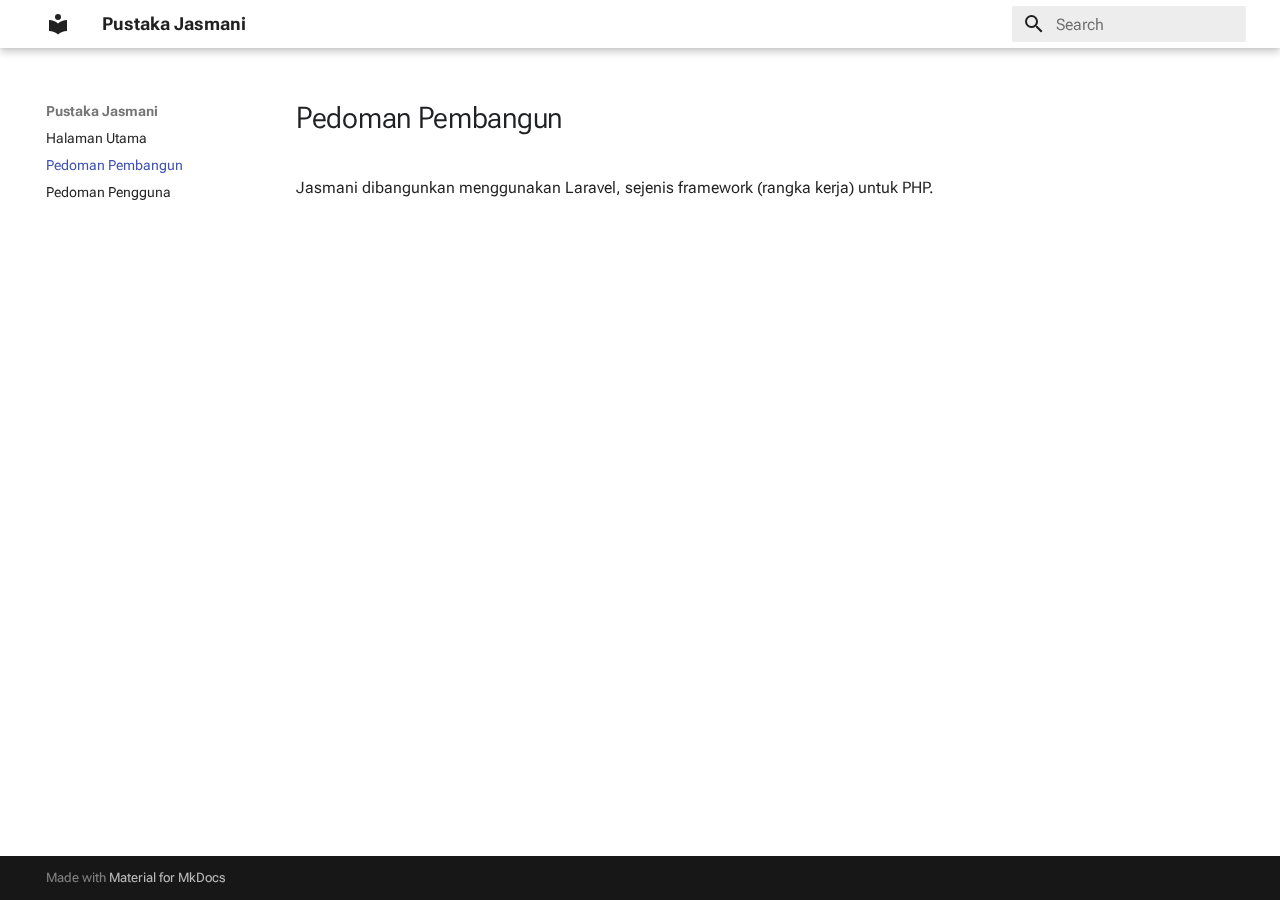
==== pembangun/index.html @ 259c1ffd "Deployed 2524600 with MkDocs version: 1.4.2" ====
<!doctype html>
<html lang="en" class="no-js">
  <head>
    
      <meta charset="utf-8">
      <meta name="viewport" content="width=device-width,initial-scale=1">
      
      
      
      
        <link rel="prev" href="..">
      
      
        <link rel="next" href="../pengguna/">
      
      <link rel="icon" href="../assets/images/favicon.png">
      <meta name="generator" content="mkdocs-1.4.2, mkdocs-material-9.0.14">
    
    
      
        <title>Pedoman Pembangun - Pustaka Jasmani</title>
      
    
    
      <link rel="stylesheet" href="../assets/stylesheets/main.113286f1.min.css">
      
        
        <link rel="stylesheet" href="../assets/stylesheets/palette.a0c5b2b5.min.css">
      
      

    
    
    
      
        
        
        <link rel="preconnect" href="https://fonts.gstatic.com" crossorigin>
        <link rel="stylesheet" href="https://fonts.googleapis.com/css?family=Roboto+Flex:300,300i,400,400i,700,700i%7CRoboto+Mono:400,400i,700,700i&display=fallback">
        <style>:root{--md-text-font:"Roboto Flex";--md-code-font:"Roboto Mono"}</style>
      
    
    
      <link rel="stylesheet" href="../stylesheets/extra.css">
    
    <script>__md_scope=new URL("..",location),__md_hash=e=>[...e].reduce((e,_)=>(e<<5)-e+_.charCodeAt(0),0),__md_get=(e,_=localStorage,t=__md_scope)=>JSON.parse(_.getItem(t.pathname+"."+e)),__md_set=(e,_,t=localStorage,a=__md_scope)=>{try{t.setItem(a.pathname+"."+e,JSON.stringify(_))}catch(e){}}</script>
    
      

    
    
    
  </head>
  
  
    
    
    
    
    
    <body dir="ltr" data-md-color-scheme="default" data-md-color-primary="white" data-md-color-accent="">
  
    
    
    <input class="md-toggle" data-md-toggle="drawer" type="checkbox" id="__drawer" autocomplete="off">
    <input class="md-toggle" data-md-toggle="search" type="checkbox" id="__search" autocomplete="off">
    <label class="md-overlay" for="__drawer"></label>
    <div data-md-component="skip">
      
        
        <a href="#pedoman-pembangun" class="md-skip">
          Skip to content
        </a>
      
    </div>
    <div data-md-component="announce">
      
    </div>
    
    
      

<header class="md-header" data-md-component="header">
  <nav class="md-header__inner md-grid" aria-label="Header">
    <a href=".." title="Pustaka Jasmani" class="md-header__button md-logo" aria-label="Pustaka Jasmani" data-md-component="logo">
      
  
  <svg xmlns="http://www.w3.org/2000/svg" viewBox="0 0 24 24"><path d="M12 8a3 3 0 0 0 3-3 3 3 0 0 0-3-3 3 3 0 0 0-3 3 3 3 0 0 0 3 3m0 3.54C9.64 9.35 6.5 8 3 8v11c3.5 0 6.64 1.35 9 3.54 2.36-2.19 5.5-3.54 9-3.54V8c-3.5 0-6.64 1.35-9 3.54Z"/></svg>

    </a>
    <label class="md-header__button md-icon" for="__drawer">
      <svg xmlns="http://www.w3.org/2000/svg" viewBox="0 0 24 24"><path d="M3 6h18v2H3V6m0 5h18v2H3v-2m0 5h18v2H3v-2Z"/></svg>
    </label>
    <div class="md-header__title" data-md-component="header-title">
      <div class="md-header__ellipsis">
        <div class="md-header__topic">
          <span class="md-ellipsis">
            Pustaka Jasmani
          </span>
        </div>
        <div class="md-header__topic" data-md-component="header-topic">
          <span class="md-ellipsis">
            
              Pedoman Pembangun
            
          </span>
        </div>
      </div>
    </div>
    
    
    
      <label class="md-header__button md-icon" for="__search">
        <svg xmlns="http://www.w3.org/2000/svg" viewBox="0 0 24 24"><path d="M9.5 3A6.5 6.5 0 0 1 16 9.5c0 1.61-.59 3.09-1.56 4.23l.27.27h.79l5 5-1.5 1.5-5-5v-.79l-.27-.27A6.516 6.516 0 0 1 9.5 16 6.5 6.5 0 0 1 3 9.5 6.5 6.5 0 0 1 9.5 3m0 2C7 5 5 7 5 9.5S7 14 9.5 14 14 12 14 9.5 12 5 9.5 5Z"/></svg>
      </label>
      <div class="md-search" data-md-component="search" role="dialog">
  <label class="md-search__overlay" for="__search"></label>
  <div class="md-search__inner" role="search">
    <form class="md-search__form" name="search">
      <input type="text" class="md-search__input" name="query" aria-label="Search" placeholder="Search" autocapitalize="off" autocorrect="off" autocomplete="off" spellcheck="false" data-md-component="search-query" required>
      <label class="md-search__icon md-icon" for="__search">
        <svg xmlns="http://www.w3.org/2000/svg" viewBox="0 0 24 24"><path d="M9.5 3A6.5 6.5 0 0 1 16 9.5c0 1.61-.59 3.09-1.56 4.23l.27.27h.79l5 5-1.5 1.5-5-5v-.79l-.27-.27A6.516 6.516 0 0 1 9.5 16 6.5 6.5 0 0 1 3 9.5 6.5 6.5 0 0 1 9.5 3m0 2C7 5 5 7 5 9.5S7 14 9.5 14 14 12 14 9.5 12 5 9.5 5Z"/></svg>
        <svg xmlns="http://www.w3.org/2000/svg" viewBox="0 0 24 24"><path d="M20 11v2H8l5.5 5.5-1.42 1.42L4.16 12l7.92-7.92L13.5 5.5 8 11h12Z"/></svg>
      </label>
      <nav class="md-search__options" aria-label="Search">
        
        <button type="reset" class="md-search__icon md-icon" title="Clear" aria-label="Clear" tabindex="-1">
          <svg xmlns="http://www.w3.org/2000/svg" viewBox="0 0 24 24"><path d="M19 6.41 17.59 5 12 10.59 6.41 5 5 6.41 10.59 12 5 17.59 6.41 19 12 13.41 17.59 19 19 17.59 13.41 12 19 6.41Z"/></svg>
        </button>
      </nav>
      
    </form>
    <div class="md-search__output">
      <div class="md-search__scrollwrap" data-md-scrollfix>
        <div class="md-search-result" data-md-component="search-result">
          <div class="md-search-result__meta">
            Initializing search
          </div>
          <ol class="md-search-result__list" role="presentation"></ol>
        </div>
      </div>
    </div>
  </div>
</div>
    
    
  </nav>
  
</header>
    
    <div class="md-container" data-md-component="container">
      
      
        
          
        
      
      <main class="md-main" data-md-component="main">
        <div class="md-main__inner md-grid">
          
            
              
              <div class="md-sidebar md-sidebar--primary" data-md-component="sidebar" data-md-type="navigation" >
                <div class="md-sidebar__scrollwrap">
                  <div class="md-sidebar__inner">
                    


<nav class="md-nav md-nav--primary" aria-label="Navigation" data-md-level="0">
  <label class="md-nav__title" for="__drawer">
    <a href=".." title="Pustaka Jasmani" class="md-nav__button md-logo" aria-label="Pustaka Jasmani" data-md-component="logo">
      
  
  <svg xmlns="http://www.w3.org/2000/svg" viewBox="0 0 24 24"><path d="M12 8a3 3 0 0 0 3-3 3 3 0 0 0-3-3 3 3 0 0 0-3 3 3 3 0 0 0 3 3m0 3.54C9.64 9.35 6.5 8 3 8v11c3.5 0 6.64 1.35 9 3.54 2.36-2.19 5.5-3.54 9-3.54V8c-3.5 0-6.64 1.35-9 3.54Z"/></svg>

    </a>
    Pustaka Jasmani
  </label>
  
  <ul class="md-nav__list" data-md-scrollfix>
    
      
      
      

  
  
  
    <li class="md-nav__item">
      <a href=".." class="md-nav__link">
        Halaman Utama
      </a>
    </li>
  

    
      
      
      

  
  
    
  
  
    <li class="md-nav__item md-nav__item--active">
      
      <input class="md-nav__toggle md-toggle" type="checkbox" id="__toc">
      
      
        
      
      
      <a href="./" class="md-nav__link md-nav__link--active">
        Pedoman Pembangun
      </a>
      
    </li>
  

    
      
      
      

  
  
  
    <li class="md-nav__item">
      <a href="../pengguna/" class="md-nav__link">
        Pedoman Pengguna
      </a>
    </li>
  

    
  </ul>
</nav>
                  </div>
                </div>
              </div>
            
            
              
              <div class="md-sidebar md-sidebar--secondary" data-md-component="sidebar" data-md-type="toc" >
                <div class="md-sidebar__scrollwrap">
                  <div class="md-sidebar__inner">
                    

<nav class="md-nav md-nav--secondary" aria-label="Table of contents">
  
  
  
    
  
  
</nav>
                  </div>
                </div>
              </div>
            
          
          
            <div class="md-content" data-md-component="content">
              <article class="md-content__inner md-typeset">
                
                  


<h1 id="pedoman-pembangun">Pedoman Pembangun</h1>
<p>Jasmani dibangunkan menggunakan Laravel, sejenis framework (rangka kerja) untuk PHP.</p>





                
              </article>
            </div>
          
          
        </div>
        
      </main>
      
        <footer class="md-footer">
  
  <div class="md-footer-meta md-typeset">
    <div class="md-footer-meta__inner md-grid">
      <div class="md-copyright">
  
  
    Made with
    <a href="https://squidfunk.github.io/mkdocs-material/" target="_blank" rel="noopener">
      Material for MkDocs
    </a>
  
</div>
      
    </div>
  </div>
</footer>
      
    </div>
    <div class="md-dialog" data-md-component="dialog">
      <div class="md-dialog__inner md-typeset"></div>
    </div>
    
    <script id="__config" type="application/json">{"base": "..", "features": [], "search": "../assets/javascripts/workers/search.208ed371.min.js", "translations": {"clipboard.copied": "Copied to clipboard", "clipboard.copy": "Copy to clipboard", "search.result.more.one": "1 more on this page", "search.result.more.other": "# more on this page", "search.result.none": "No matching documents", "search.result.one": "1 matching document", "search.result.other": "# matching documents", "search.result.placeholder": "Type to start searching", "search.result.term.missing": "Missing", "select.version": "Select version"}}</script>
    
    
      <script src="../assets/javascripts/bundle.2a6f1dda.min.js"></script>
      
    
  </body>
</html>
---- assets/stylesheets/main.113286f1.min.css ----
@charset "UTF-8";html{-webkit-text-size-adjust:none;-moz-text-size-adjust:none;text-size-adjust:none;box-sizing:border-box}*,:after,:before{box-sizing:inherit}@media (prefers-reduced-motion){*,:after,:before{transition:none!important}}body{margin:0}a,button,input,label{-webkit-tap-highlight-color:transparent}a{color:inherit;text-decoration:none}hr{border:0;box-sizing:initial;display:block;height:.05rem;overflow:visible;padding:0}small{font-size:80%}sub,sup{line-height:1em}img{border-style:none}table{border-collapse:initial;border-spacing:0}td,th{font-weight:400;vertical-align:top}button{background:#0000;border:0;font-family:inherit;font-size:inherit;margin:0;padding:0}input{border:0;outline:none}:root{--md-primary-fg-color:#4051b5;--md-primary-fg-color--light:#5d6cc0;--md-primary-fg-color--dark:#303fa1;--md-primary-bg-color:#fff;--md-primary-bg-color--light:#ffffffb3;--md-accent-fg-color:#526cfe;--md-accent-fg-color--transparent:#526cfe1a;--md-accent-bg-color:#fff;--md-accent-bg-color--light:#ffffffb3}:root,[data-md-color-scheme=default]{--md-default-fg-color:#000000de;--md-default-fg-color--light:#0000008a;--md-default-fg-color--lighter:#00000052;--md-default-fg-color--lightest:#00000012;--md-default-bg-color:#fff;--md-default-bg-color--light:#ffffffb3;--md-default-bg-color--lighter:#ffffff4d;--md-default-bg-color--lightest:#ffffff1f;--md-code-fg-color:#36464e;--md-code-bg-color:#f5f5f5;--md-code-hl-color:#ffff0080;--md-code-hl-number-color:#d52a2a;--md-code-hl-special-color:#db1457;--md-code-hl-function-color:#a846b9;--md-code-hl-constant-color:#6e59d9;--md-code-hl-keyword-color:#3f6ec6;--md-code-hl-string-color:#1c7d4d;--md-code-hl-name-color:var(--md-code-fg-color);--md-code-hl-operator-color:var(--md-default-fg-color--light);--md-code-hl-punctuation-color:var(--md-default-fg-color--light);--md-code-hl-comment-color:var(--md-default-fg-color--light);--md-code-hl-generic-color:var(--md-default-fg-color--light);--md-code-hl-variable-color:var(--md-default-fg-color--light);--md-typeset-color:var(--md-default-fg-color);--md-typeset-a-color:var(--md-primary-fg-color);--md-typeset-mark-color:#ffff0080;--md-typeset-del-color:#f5503d26;--md-typeset-ins-color:#0bd57026;--md-typeset-kbd-color:#fafafa;--md-typeset-kbd-accent-color:#fff;--md-typeset-kbd-border-color:#b8b8b8;--md-typeset-table-color:#0000001f;--md-typeset-table-color--light:rgba(0,0,0,.035);--md-admonition-fg-color:var(--md-default-fg-color);--md-admonition-bg-color:var(--md-default-bg-color);--md-warning-fg-color:#000000de;--md-warning-bg-color:#ff9;--md-footer-fg-color:#fff;--md-footer-fg-color--light:#ffffffb3;--md-footer-fg-color--lighter:#ffffff73;--md-footer-bg-color:#000000de;--md-footer-bg-color--dark:#00000052;--md-shadow-z1:0 0.2rem 0.5rem #0000000d,0 0 0.05rem #0000001a;--md-shadow-z2:0 0.2rem 0.5rem #0000001a,0 0 0.05rem #00000040;--md-shadow-z3:0 0.2rem 0.5rem #0003,0 0 0.05rem #00000059}.md-icon svg{fill:currentcolor;display:block;height:1.2rem;width:1.2rem}body{-webkit-font-smoothing:antialiased;-moz-osx-font-smoothing:grayscale;--md-text-font-family:var(--md-text-font,_),-apple-system,BlinkMacSystemFont,Helvetica,Arial,sans-serif;--md-code-font-family:var(--md-code-font,_),SFMono-Regular,Consolas,Menlo,monospace}aside,body,input{font-feature-settings:"kern","liga";color:var(--md-typeset-color);font-family:var(--md-text-font-family)}code,kbd,pre{font-feature-settings:"kern";font-family:var(--md-code-font-family)}:root{--md-typeset-table-sort-icon:url('data:image/svg+xml;charset=utf-8,<svg xmlns="http://www.w3.org/2000/svg" viewBox="0 0 24 24"><path d="m18 21-4-4h3V7h-3l4-4 4 4h-3v10h3M2 19v-2h10v2M2 13v-2h7v2M2 7V5h4v2H2Z"/></svg>');--md-typeset-table-sort-icon--asc:url('data:image/svg+xml;charset=utf-8,<svg xmlns="http://www.w3.org/2000/svg" viewBox="0 0 24 24"><path d="M19 17h3l-4 4-4-4h3V3h2M2 17h10v2H2M6 5v2H2V5m0 6h7v2H2v-2Z"/></svg>');--md-typeset-table-sort-icon--desc:url('data:image/svg+xml;charset=utf-8,<svg xmlns="http://www.w3.org/2000/svg" viewBox="0 0 24 24"><path d="M19 7h3l-4-4-4 4h3v14h2M2 17h10v2H2M6 5v2H2V5m0 6h7v2H2v-2Z"/></svg>')}.md-typeset{-webkit-print-color-adjust:exact;color-adjust:exact;font-size:.8rem;line-height:1.6}@media print{.md-typeset{font-size:.68rem}}.md-typeset blockquote,.md-typeset dl,.md-typeset figure,.md-typeset ol,.md-typeset pre,.md-typeset ul{margin-bottom:1em;margin-top:1em}.md-typeset h1{color:var(--md-default-fg-color--light);font-size:2em;line-height:1.3;margin:0 0 1.25em}.md-typeset h1,.md-typeset h2{font-weight:300;letter-spacing:-.01em}.md-typeset h2{font-size:1.5625em;line-height:1.4;margin:1.6em 0 .64em}.md-typeset h3{font-size:1.25em;font-weight:400;letter-spacing:-.01em;line-height:1.5;margin:1.6em 0 .8em}.md-typeset h2+h3{margin-top:.8em}.md-typeset h4{font-weight:700;letter-spacing:-.01em;margin:1em 0}.md-typeset h5,.md-typeset h6{color:var(--md-default-fg-color--light);font-size:.8em;font-weight:700;letter-spacing:-.01em;margin:1.25em 0}.md-typeset h5{text-transform:uppercase}.md-typeset hr{border-bottom:.05rem solid var(--md-default-fg-color--lightest);display:flow-root;margin:1.5em 0}.md-typeset a{color:var(--md-typeset-a-color);word-break:break-word}.md-typeset a,.md-typeset a:before{transition:color 125ms}.md-typeset a:focus,.md-typeset a:hover{color:var(--md-accent-fg-color)}.md-typeset a:focus code,.md-typeset a:hover code{background-color:var(--md-accent-fg-color--transparent)}.md-typeset a code{color:currentcolor;transition:background-color 125ms}.md-typeset a.focus-visible{outline-color:var(--md-accent-fg-color);outline-offset:.2rem}.md-typeset code,.md-typeset kbd,.md-typeset pre{color:var(--md-code-fg-color);direction:ltr;font-variant-ligatures:none}@media print{.md-typeset code,.md-typeset kbd,.md-typeset pre{white-space:pre-wrap}}.md-typeset code{background-color:var(--md-code-bg-color);border-radius:.1rem;-webkit-box-decoration-break:clone;box-decoration-break:clone;font-size:.85em;padding:0 .2941176471em;word-break:break-word}.md-typeset code:not(.focus-visible){-webkit-tap-highlight-color:transparent;outline:none}.md-typeset pre{display:flow-root;line-height:1.4;position:relative}.md-typeset pre>code{-webkit-box-decoration-break:slice;box-decoration-break:slice;box-shadow:none;display:block;margin:0;outline-color:var(--md-accent-fg-color);overflow:auto;padding:.7720588235em 1.1764705882em;scrollbar-color:var(--md-default-fg-color--lighter) #0000;scrollbar-width:thin;touch-action:auto;word-break:normal}.md-typeset pre>code:hover{scrollbar-color:var(--md-accent-fg-color) #0000}.md-typeset pre>code::-webkit-scrollbar{height:.2rem;width:.2rem}.md-typeset pre>code::-webkit-scrollbar-thumb{background-color:var(--md-default-fg-color--lighter)}.md-typeset pre>code::-webkit-scrollbar-thumb:hover{background-color:var(--md-accent-fg-color)}.md-typeset kbd{background-color:var(--md-typeset-kbd-color);border-radius:.1rem;box-shadow:0 .1rem 0 .05rem var(--md-typeset-kbd-border-color),0 .1rem 0 var(--md-typeset-kbd-border-color),0 -.1rem .2rem var(--md-typeset-kbd-accent-color) inset;color:var(--md-default-fg-color);display:inline-block;font-size:.75em;padding:0 .6666666667em;vertical-align:text-top;word-break:break-word}.md-typeset mark{background-color:var(--md-typeset-mark-color);-webkit-box-decoration-break:clone;box-decoration-break:clone;color:inherit;word-break:break-word}.md-typeset abbr{border-bottom:.05rem dotted var(--md-default-fg-color--light);cursor:help;text-decoration:none}@media (hover:none){.md-typeset abbr[title]:focus:after,.md-typeset abbr[title]:hover:after{background-color:var(--md-default-fg-color);border-radius:.1rem;box-shadow:var(--md-shadow-z3);color:var(--md-default-bg-color);content:attr(title);font-size:.7rem;left:.8rem;margin-top:2em;padding:.2rem .3rem;position:absolute;right:.8rem}}.md-typeset small{opacity:.75}[dir=ltr] .md-typeset sub,[dir=ltr] .md-typeset sup{margin-left:.078125em}[dir=rtl] .md-typeset sub,[dir=rtl] .md-typeset sup{margin-right:.078125em}[dir=ltr] .md-typeset blockquote{padding-left:.6rem}[dir=rtl] .md-typeset blockquote{padding-right:.6rem}[dir=ltr] .md-typeset blockquote{border-left:.2rem solid var(--md-default-fg-color--lighter)}[dir=rtl] .md-typeset blockquote{border-right:.2rem solid var(--md-default-fg-color--lighter)}.md-typeset blockquote{color:var(--md-default-fg-color--light);margin-left:0;margin-right:0}.md-typeset ul{list-style-type:disc}[dir=ltr] .md-typeset ol,[dir=ltr] .md-typeset ul{margin-left:.625em}[dir=rtl] .md-typeset ol,[dir=rtl] .md-typeset ul{margin-right:.625em}.md-typeset ol,.md-typeset ul{padding:0}.md-typeset ol:not([hidden]),.md-typeset ul:not([hidden]){display:flow-root}.md-typeset ol ol,.md-typeset ul ol{list-style-type:lower-alpha}.md-typeset ol ol ol,.md-typeset ul ol ol{list-style-type:lower-roman}[dir=ltr] .md-typeset ol li,[dir=ltr] .md-typeset ul li{margin-left:1.25em}[dir=rtl] .md-typeset ol li,[dir=rtl] .md-typeset ul li{margin-right:1.25em}.md-typeset ol li,.md-typeset ul li{margin-bottom:.5em}.md-typeset ol li blockquote,.md-typeset ol li p,.md-typeset ul li blockquote,.md-typeset ul li p{margin:.5em 0}.md-typeset ol li:last-child,.md-typeset ul li:last-child{margin-bottom:0}[dir=ltr] .md-typeset ol li ol,[dir=ltr] .md-typeset ol li ul,[dir=ltr] .md-typeset ul li ol,[dir=ltr] .md-typeset ul li ul{margin-left:.625em}[dir=rtl] .md-typeset ol li ol,[dir=rtl] .md-typeset ol li ul,[dir=rtl] .md-typeset ul li ol,[dir=rtl] .md-typeset ul li ul{margin-right:.625em}.md-typeset ol li ol,.md-typeset ol li ul,.md-typeset ul li ol,.md-typeset ul li ul{margin-bottom:.5em;margin-top:.5em}[dir=ltr] .md-typeset dd{margin-left:1.875em}[dir=rtl] .md-typeset dd{margin-right:1.875em}.md-typeset dd{margin-bottom:1.5em;margin-top:1em}.md-typeset img,.md-typeset svg,.md-typeset video{height:auto;max-width:100%}.md-typeset img[align=left]{margin:1em 1em 1em 0}.md-typeset img[align=right]{margin:1em 0 1em 1em}.md-typeset img[align]:only-child{margin-top:0}.md-typeset img[src$="#gh-dark-mode-only"],.md-typeset img[src$="#only-dark"]{display:none}.md-typeset figure{display:flow-root;margin:1em auto;max-width:100%;text-align:center;width:-webkit-fit-content;width:-moz-fit-content;width:fit-content}.md-typeset figure img{display:block}.md-typeset figcaption{font-style:italic;margin:1em auto;max-width:24rem}.md-typeset iframe{max-width:100%}.md-typeset table:not([class]){background-color:var(--md-default-bg-color);border:.05rem solid var(--md-typeset-table-color);border-radius:.1rem;display:inline-block;font-size:.64rem;max-width:100%;overflow:auto;touch-action:auto}@media print{.md-typeset table:not([class]){display:table}}.md-typeset table:not([class])+*{margin-top:1.5em}.md-typeset table:not([class]) td>:first-child,.md-typeset table:not([class]) th>:first-child{margin-top:0}.md-typeset table:not([class]) td>:last-child,.md-typeset table:not([class]) th>:last-child{margin-bottom:0}.md-typeset table:not([class]) td:not([align]),.md-typeset table:not([class]) th:not([align]){text-align:left}[dir=rtl] .md-typeset table:not([class]) td:not([align]),[dir=rtl] .md-typeset table:not([class]) th:not([align]){text-align:right}.md-typeset table:not([class]) th{font-weight:700;min-width:5rem;padding:.9375em 1.25em;vertical-align:top}.md-typeset table:not([class]) td{border-top:.05rem solid var(--md-typeset-table-color);padding:.9375em 1.25em;vertical-align:top}.md-typeset table:not([class]) tbody tr{transition:background-color 125ms}.md-typeset table:not([class]) tbody tr:hover{background-color:var(--md-typeset-table-color--light);box-shadow:0 .05rem 0 var(--md-default-bg-color) inset}.md-typeset table:not([class]) a{word-break:normal}.md-typeset table th[role=columnheader]{cursor:pointer}[dir=ltr] .md-typeset table th[role=columnheader]:after{margin-left:.5em}[dir=rtl] .md-typeset table th[role=columnheader]:after{margin-right:.5em}.md-typeset table th[role=columnheader]:after{content:"";display:inline-block;height:1.2em;-webkit-mask-image:var(--md-typeset-table-sort-icon);mask-image:var(--md-typeset-table-sort-icon);-webkit-mask-repeat:no-repeat;mask-repeat:no-repeat;-webkit-mask-size:contain;mask-size:contain;transition:background-color 125ms;vertical-align:text-bottom;width:1.2em}.md-typeset table th[role=columnheader]:hover:after{background-color:var(--md-default-fg-color--lighter)}.md-typeset table th[role=columnheader][aria-sort=ascending]:after{background-color:var(--md-default-fg-color--light);-webkit-mask-image:var(--md-typeset-table-sort-icon--asc);mask-image:var(--md-typeset-table-sort-icon--asc)}.md-typeset table th[role=columnheader][aria-sort=descending]:after{background-color:var(--md-default-fg-color--light);-webkit-mask-image:var(--md-typeset-table-sort-icon--desc);mask-image:var(--md-typeset-table-sort-icon--desc)}.md-typeset__scrollwrap{margin:1em -.8rem;overflow-x:auto;touch-action:auto}.md-typeset__table{display:inline-block;margin-bottom:.5em;padding:0 .8rem}@media print{.md-typeset__table{display:block}}html .md-typeset__table table{display:table;margin:0;overflow:hidden;width:100%}@media screen and (max-width:44.9375em){.md-content__inner>pre{margin:1em -.8rem}.md-content__inner>pre code{border-radius:0}}.md-banner{background-color:var(--md-footer-bg-color);color:var(--md-footer-fg-color);overflow:auto}@media print{.md-banner{display:none}}.md-banner--warning{background-color:var(--md-warning-bg-color);color:var(--md-warning-fg-color)}.md-banner__inner{font-size:.7rem;margin:.6rem auto;padding:0 .8rem}[dir=ltr] .md-banner__button{float:right}[dir=rtl] .md-banner__button{float:left}.md-banner__button{color:inherit;cursor:pointer;transition:opacity .25s}.md-banner__button:hover{opacity:.7}html{font-size:125%;height:100%;overflow-x:hidden}@media screen and (min-width:100em){html{font-size:137.5%}}@media screen and (min-width:125em){html{font-size:150%}}body{background-color:var(--md-default-bg-color);display:flex;flex-direction:column;font-size:.5rem;min-height:100%;position:relative;width:100%}@media print{body{display:block}}@media screen and (max-width:59.9375em){body[data-md-scrolllock]{position:fixed}}.md-grid{margin-left:auto;margin-right:auto;max-width:61rem}.md-container{display:flex;flex-direction:column;flex-grow:1}@media print{.md-container{display:block}}.md-main{flex-grow:1}.md-main__inner{display:flex;height:100%;margin-top:1.5rem}.md-ellipsis{overflow:hidden;text-overflow:ellipsis;white-space:nowrap}.md-toggle{display:none}.md-option{height:0;opacity:0;position:absolute;width:0}.md-option:checked+label:not([hidden]){display:block}.md-option.focus-visible+label{outline-color:var(--md-accent-fg-color);outline-style:auto}.md-skip{background-color:var(--md-default-fg-color);border-radius:.1rem;color:var(--md-default-bg-color);font-size:.64rem;margin:.5rem;opacity:0;outline-color:var(--md-accent-fg-color);padding:.3rem .5rem;position:fixed;transform:translateY(.4rem);z-index:-1}.md-skip:focus{opacity:1;transform:translateY(0);transition:transform .25s cubic-bezier(.4,0,.2,1),opacity 175ms 75ms;z-index:10}@page{margin:25mm}:root{--md-clipboard-icon:url('data:image/svg+xml;charset=utf-8,<svg xmlns="http://www.w3.org/2000/svg" viewBox="0 0 24 24"><path d="M19 21H8V7h11m0-2H8a2 2 0 0 0-2 2v14a2 2 0 0 0 2 2h11a2 2 0 0 0 2-2V7a2 2 0 0 0-2-2m-3-4H4a2 2 0 0 0-2 2v14h2V3h12V1Z"/></svg>')}.md-clipboard{border-radius:.1rem;color:var(--md-default-fg-color--lightest);cursor:pointer;height:1.5em;outline-color:var(--md-accent-fg-color);outline-offset:.1rem;position:absolute;right:.5em;top:.5em;transition:color .25s;width:1.5em;z-index:1}@media print{.md-clipboard{display:none}}.md-clipboard:not(.focus-visible){-webkit-tap-highlight-color:transparent;outline:none}:hover>.md-clipboard{color:var(--md-default-fg-color--light)}.md-clipboard:focus,.md-clipboard:hover{color:var(--md-accent-fg-color)}.md-clipboard:after{background-color:currentcolor;content:"";display:block;height:1.125em;margin:0 auto;-webkit-mask-image:var(--md-clipboard-icon);mask-image:var(--md-clipboard-icon);-webkit-mask-position:center;mask-position:center;-webkit-mask-repeat:no-repeat;mask-repeat:no-repeat;-webkit-mask-size:contain;mask-size:contain;width:1.125em}.md-clipboard--inline{cursor:pointer}.md-clipboard--inline code{transition:color .25s,background-color .25s}.md-clipboard--inline:focus code,.md-clipboard--inline:hover code{background-color:var(--md-accent-fg-color--transparent);color:var(--md-accent-fg-color)}@keyframes consent{0%{opacity:0;transform:translateY(100%)}to{opacity:1;transform:translateY(0)}}@keyframes overlay{0%{opacity:0}to{opacity:1}}.md-consent__overlay{animation:overlay .25s both;-webkit-backdrop-filter:blur(.1rem);backdrop-filter:blur(.1rem);background-color:#0000008a;height:100%;opacity:1;position:fixed;top:0;width:100%;z-index:5}.md-consent__inner{animation:consent .5s cubic-bezier(.1,.7,.1,1) both;background-color:var(--md-default-bg-color);border:0;border-radius:.1rem;bottom:0;box-shadow:0 0 .2rem #0000001a,0 .2rem .4rem #0003;max-height:100%;overflow:auto;padding:0;position:fixed;width:100%;z-index:5}.md-consent__form{padding:.8rem}.md-consent__settings{display:none;margin:1em 0}input:checked+.md-consent__settings{display:block}.md-consent__controls{margin-bottom:.8rem}.md-typeset .md-consent__controls .md-button{display:inline}@media screen and (max-width:44.9375em){.md-typeset .md-consent__controls .md-button{display:block;margin-top:.4rem;text-align:center;width:100%}}.md-consent label{cursor:pointer}.md-content{flex-grow:1;min-width:0}.md-content__inner{margin:0 .8rem 1.2rem;padding-top:.6rem}@media screen and (min-width:76.25em){[dir=ltr] .md-sidebar--primary:not([hidden])~.md-content>.md-content__inner{margin-left:1.2rem}[dir=ltr] .md-sidebar--secondary:not([hidden])~.md-content>.md-content__inner,[dir=rtl] .md-sidebar--primary:not([hidden])~.md-content>.md-content__inner{margin-right:1.2rem}[dir=rtl] .md-sidebar--secondary:not([hidden])~.md-content>.md-content__inner{margin-left:1.2rem}}.md-content__inner:before{content:"";display:block;height:.4rem}.md-content__inner>:last-child{margin-bottom:0}[dir=ltr] .md-content__button{float:right}[dir=rtl] .md-content__button{float:left}[dir=ltr] .md-content__button{margin-left:.4rem}[dir=rtl] .md-content__button{margin-right:.4rem}.md-content__button{margin:.4rem 0;padding:0}@media print{.md-content__button{display:none}}.md-typeset .md-content__button{color:var(--md-default-fg-color--lighter)}.md-content__button svg{display:inline;vertical-align:top}[dir=rtl] .md-content__button svg{transform:scaleX(-1)}[dir=ltr] .md-dialog{right:.8rem}[dir=rtl] .md-dialog{left:.8rem}.md-dialog{background-color:var(--md-default-fg-color);border-radius:.1rem;bottom:.8rem;box-shadow:var(--md-shadow-z3);min-width:11.1rem;opacity:0;padding:.4rem .6rem;pointer-events:none;position:fixed;transform:translateY(100%);transition:transform 0ms .4s,opacity .4s;z-index:4}@media print{.md-dialog{display:none}}.md-dialog--active{opacity:1;pointer-events:auto;transform:translateY(0);transition:transform .4s cubic-bezier(.075,.85,.175,1),opacity .4s}.md-dialog__inner{color:var(--md-default-bg-color);font-size:.7rem}.md-feedback{margin:2em 0 1em;text-align:center}.md-feedback fieldset{border:none;margin:0;padding:0}.md-feedback__title{font-weight:700;margin:1em auto}.md-feedback__inner{position:relative}.md-feedback__list{align-content:baseline;display:flex;flex-wrap:wrap;justify-content:center;position:relative}.md-feedback__list:hover .md-icon:not(:disabled){color:var(--md-default-fg-color--lighter)}:disabled .md-feedback__list{min-height:1.8rem}.md-feedback__icon{color:var(--md-default-fg-color--light);cursor:pointer;flex-shrink:0;margin:0 .1rem;transition:color 125ms}.md-feedback__icon:not(:disabled).md-icon:hover{color:var(--md-accent-fg-color)}.md-feedback__icon:disabled{color:var(--md-default-fg-color--lightest);pointer-events:none}.md-feedback__note{opacity:0;position:relative;transform:translateY(.4rem);transition:transform .4s cubic-bezier(.1,.7,.1,1),opacity .15s}.md-feedback__note>*{margin:0 auto;max-width:16rem}:disabled .md-feedback__note{opacity:1;transform:translateY(0)}.md-footer{background-color:var(--md-footer-bg-color);color:var(--md-footer-fg-color)}@media print{.md-footer{display:none}}.md-footer__inner{justify-content:space-between;overflow:auto;padding:.2rem}.md-footer__inner:not([hidden]){display:flex}.md-footer__link{display:flex;flex-grow:0.01;outline-color:var(--md-accent-fg-color);overflow:hidden;padding-bottom:.4rem;padding-top:1.4rem;transition:opacity .25s}.md-footer__link:focus,.md-footer__link:hover{opacity:.7}[dir=rtl] .md-footer__link svg{transform:scaleX(-1)}@media screen and (max-width:44.9375em){.md-footer__link--prev .md-footer__title{display:none}}[dir=ltr] .md-footer__link--next{margin-left:auto}[dir=rtl] .md-footer__link--next{margin-right:auto}.md-footer__link--next{text-align:right}[dir=rtl] .md-footer__link--next{text-align:left}.md-footer__title{flex-grow:1;font-size:.9rem;line-height:2.4rem;max-width:calc(100% - 2.4rem);padding:0 1rem;position:relative;white-space:nowrap}.md-footer__button{margin:.2rem;padding:.4rem}.md-footer__direction{font-size:.64rem;left:0;margin-top:-1rem;opacity:.7;padding:0 1rem;position:absolute;right:0}.md-footer-meta{background-color:var(--md-footer-bg-color--dark)}.md-footer-meta__inner{display:flex;flex-wrap:wrap;justify-content:space-between;padding:.2rem}html .md-footer-meta.md-typeset a{color:var(--md-footer-fg-color--light)}html .md-footer-meta.md-typeset a:focus,html .md-footer-meta.md-typeset a:hover{color:var(--md-footer-fg-color)}.md-copyright{color:var(--md-footer-fg-color--lighter);font-size:.64rem;margin:auto .6rem;padding:.4rem 0;width:100%}@media screen and (min-width:45em){.md-copyright{width:auto}}.md-copyright__highlight{color:var(--md-footer-fg-color--light)}.md-social{margin:0 .4rem;padding:.2rem 0 .6rem}@media screen and (min-width:45em){.md-social{padding:.6rem 0}}.md-social__link{display:inline-block;height:1.6rem;text-align:center;width:1.6rem}.md-social__link:before{line-height:1.9}.md-social__link svg{fill:currentcolor;max-height:.8rem;vertical-align:-25%}.md-typeset .md-button{border:.1rem solid;border-radius:.1rem;color:var(--md-primary-fg-color);cursor:pointer;display:inline-block;font-weight:700;padding:.625em 2em;transition:color 125ms,background-color 125ms,border-color 125ms}.md-typeset .md-button--primary{background-color:var(--md-primary-fg-color);border-color:var(--md-primary-fg-color);color:var(--md-primary-bg-color)}.md-typeset .md-button:focus,.md-typeset .md-button:hover{background-color:var(--md-accent-fg-color);border-color:var(--md-accent-fg-color);color:var(--md-accent-bg-color)}[dir=ltr] .md-typeset .md-input{border-top-left-radius:.1rem}[dir=ltr] .md-typeset .md-input,[dir=rtl] .md-typeset .md-input{border-top-right-radius:.1rem}[dir=rtl] .md-typeset .md-input{border-top-left-radius:.1rem}.md-typeset .md-input{border-bottom:.1rem solid var(--md-default-fg-color--lighter);box-shadow:var(--md-shadow-z1);font-size:.8rem;height:1.8rem;padding:0 .6rem;transition:border .25s,box-shadow .25s}.md-typeset .md-input:focus,.md-typeset .md-input:hover{border-bottom-color:var(--md-accent-fg-color);box-shadow:var(--md-shadow-z2)}.md-typeset .md-input--stretch{width:100%}.md-header{background-color:var(--md-primary-fg-color);box-shadow:0 0 .2rem #0000,0 .2rem .4rem #0000;color:var(--md-primary-bg-color);display:block;left:0;position:-webkit-sticky;position:sticky;right:0;top:0;z-index:4}@media print{.md-header{display:none}}.md-header[hidden]{transform:translateY(-100%);transition:transform .25s cubic-bezier(.8,0,.6,1),box-shadow .25s}.md-header--shadow{box-shadow:0 0 .2rem #0000001a,0 .2rem .4rem #0003;transition:transform .25s cubic-bezier(.1,.7,.1,1),box-shadow .25s}.md-header__inner{align-items:center;display:flex;padding:0 .2rem}.md-header__button{color:currentcolor;cursor:pointer;margin:.2rem;outline-color:var(--md-accent-fg-color);padding:.4rem;position:relative;transition:opacity .25s;vertical-align:middle;z-index:1}.md-header__button:hover{opacity:.7}.md-header__button:not([hidden]){display:inline-block}.md-header__button:not(.focus-visible){-webkit-tap-highlight-color:transparent;outline:none}.md-header__button.md-logo{margin:.2rem;padding:.4rem}@media screen and (max-width:76.1875em){.md-header__button.md-logo{display:none}}.md-header__button.md-logo img,.md-header__button.md-logo svg{fill:currentcolor;display:block;height:1.2rem;width:auto}@media screen and (min-width:60em){.md-header__button[for=__search]{display:none}}.no-js .md-header__button[for=__search]{display:none}[dir=rtl] .md-header__button[for=__search] svg{transform:scaleX(-1)}@media screen and (min-width:76.25em){.md-header__button[for=__drawer]{display:none}}.md-header__topic{display:flex;max-width:100%;position:absolute;transition:transform .4s cubic-bezier(.1,.7,.1,1),opacity .15s;white-space:nowrap}.md-header__topic+.md-header__topic{opacity:0;pointer-events:none;transform:translateX(1.25rem);transition:transform .4s cubic-bezier(1,.7,.1,.1),opacity .15s;z-index:-1}[dir=rtl] .md-header__topic+.md-header__topic{transform:translateX(-1.25rem)}.md-header__topic:first-child{font-weight:700}[dir=ltr] .md-header__title{margin-right:.4rem}[dir=rtl] .md-header__title{margin-left:.4rem}[dir=ltr] .md-header__title{margin-left:1rem}[dir=rtl] .md-header__title{margin-right:1rem}.md-header__title{flex-grow:1;font-size:.9rem;height:2.4rem;line-height:2.4rem}.md-header__title--active .md-header__topic{opacity:0;pointer-events:none;transform:translateX(-1.25rem);transition:transform .4s cubic-bezier(1,.7,.1,.1),opacity .15s;z-index:-1}[dir=rtl] .md-header__title--active .md-header__topic{transform:translateX(1.25rem)}.md-header__title--active .md-header__topic+.md-header__topic{opacity:1;pointer-events:auto;transform:translateX(0);transition:transform .4s cubic-bezier(.1,.7,.1,1),opacity .15s;z-index:0}.md-header__title>.md-header__ellipsis{height:100%;position:relative;width:100%}.md-header__option{display:flex;flex-shrink:0;max-width:100%;transition:max-width 0ms .25s,opacity .25s .25s;white-space:nowrap}[data-md-toggle=search]:checked~.md-header .md-header__option{max-width:0;opacity:0;transition:max-width 0ms,opacity 0ms}.md-header__source{display:none}@media screen and (min-width:60em){[dir=ltr] .md-header__source{margin-left:1rem}[dir=rtl] .md-header__source{margin-right:1rem}.md-header__source{display:block;max-width:11.7rem;width:11.7rem}}@media screen and (min-width:76.25em){[dir=ltr] .md-header__source{margin-left:1.4rem}[dir=rtl] .md-header__source{margin-right:1.4rem}}:root{--md-nav-icon--prev:url('data:image/svg+xml;charset=utf-8,<svg xmlns="http://www.w3.org/2000/svg" viewBox="0 0 24 24"><path d="M20 11v2H8l5.5 5.5-1.42 1.42L4.16 12l7.92-7.92L13.5 5.5 8 11h12Z"/></svg>');--md-nav-icon--next:url('data:image/svg+xml;charset=utf-8,<svg xmlns="http://www.w3.org/2000/svg" viewBox="0 0 24 24"><path d="M8.59 16.58 13.17 12 8.59 7.41 10 6l6 6-6 6-1.41-1.42Z"/></svg>');--md-toc-icon:url('data:image/svg+xml;charset=utf-8,<svg xmlns="http://www.w3.org/2000/svg" viewBox="0 0 24 24"><path d="M3 9h14V7H3v2m0 4h14v-2H3v2m0 4h14v-2H3v2m16 0h2v-2h-2v2m0-10v2h2V7h-2m0 6h2v-2h-2v2Z"/></svg>')}.md-nav{font-size:.7rem;line-height:1.3}.md-nav__title{color:var(--md-default-fg-color--light);display:block;font-weight:700;overflow:hidden;padding:0 .6rem;text-overflow:ellipsis}.md-nav__title .md-nav__button{display:none}.md-nav__title .md-nav__button img{height:100%;width:auto}.md-nav__title .md-nav__button.md-logo img,.md-nav__title .md-nav__button.md-logo svg{fill:currentcolor;display:block;height:2.4rem;max-width:100%;object-fit:contain;width:auto}.md-nav__list{list-style:none;margin:0;padding:0}.md-nav__item{padding:0 .6rem}[dir=ltr] .md-nav__item .md-nav__item{padding-right:0}[dir=rtl] .md-nav__item .md-nav__item{padding-left:0}.md-nav__link{align-items:center;cursor:pointer;display:flex;justify-content:space-between;margin-top:.625em;overflow:hidden;scroll-snap-align:start;text-overflow:ellipsis;transition:color 125ms}.md-nav__link--passed{color:var(--md-default-fg-color--light)}.md-nav__item .md-nav__link--active{color:var(--md-typeset-a-color)}.md-nav__item .md-nav__link--index [href]{width:100%}.md-nav__link:focus,.md-nav__link:hover{color:var(--md-accent-fg-color)}.md-nav__link.focus-visible{outline-color:var(--md-accent-fg-color);outline-offset:.2rem}.md-nav--primary .md-nav__link[for=__toc]{display:none}.md-nav--primary .md-nav__link[for=__toc] .md-icon:after{background-color:currentcolor;display:block;height:100%;-webkit-mask-image:var(--md-toc-icon);mask-image:var(--md-toc-icon);width:100%}.md-nav--primary .md-nav__link[for=__toc]~.md-nav{display:none}.md-nav__link>*{cursor:pointer;display:flex}.md-nav__icon{flex-shrink:0}.md-nav__source{display:none}@media screen and (max-width:76.1875em){.md-nav--primary,.md-nav--primary .md-nav{background-color:var(--md-default-bg-color);display:flex;flex-direction:column;height:100%;left:0;position:absolute;right:0;top:0;z-index:1}.md-nav--primary .md-nav__item,.md-nav--primary .md-nav__title{font-size:.8rem;line-height:1.5}.md-nav--primary .md-nav__title{background-color:var(--md-default-fg-color--lightest);color:var(--md-default-fg-color--light);cursor:pointer;height:5.6rem;line-height:2.4rem;padding:3rem .8rem .2rem;position:relative;white-space:nowrap}[dir=ltr] .md-nav--primary .md-nav__title .md-nav__icon{left:.4rem}[dir=rtl] .md-nav--primary .md-nav__title .md-nav__icon{right:.4rem}.md-nav--primary .md-nav__title .md-nav__icon{display:block;height:1.2rem;margin:.2rem;position:absolute;top:.4rem;width:1.2rem}.md-nav--primary .md-nav__title .md-nav__icon:after{background-color:currentcolor;content:"";display:block;height:100%;-webkit-mask-image:var(--md-nav-icon--prev);mask-image:var(--md-nav-icon--prev);-webkit-mask-position:center;mask-position:center;-webkit-mask-repeat:no-repeat;mask-repeat:no-repeat;-webkit-mask-size:contain;mask-size:contain;width:100%}.md-nav--primary .md-nav__title~.md-nav__list{background-color:var(--md-default-bg-color);box-shadow:0 .05rem 0 var(--md-default-fg-color--lightest) inset;overflow-y:auto;scroll-snap-type:y mandatory;touch-action:pan-y}.md-nav--primary .md-nav__title~.md-nav__list>:first-child{border-top:0}.md-nav--primary .md-nav__title[for=__drawer]{background-color:var(--md-primary-fg-color);color:var(--md-primary-bg-color);font-weight:700}.md-nav--primary .md-nav__title .md-logo{display:block;left:.2rem;margin:.2rem;padding:.4rem;position:absolute;right:.2rem;top:.2rem}.md-nav--primary .md-nav__list{flex:1}.md-nav--primary .md-nav__item{border-top:.05rem solid var(--md-default-fg-color--lightest);padding:0}.md-nav--primary .md-nav__item--active>.md-nav__link{color:var(--md-typeset-a-color)}.md-nav--primary .md-nav__item--active>.md-nav__link:focus,.md-nav--primary .md-nav__item--active>.md-nav__link:hover{color:var(--md-accent-fg-color)}.md-nav--primary .md-nav__link{margin-top:0;padding:.6rem .8rem}[dir=ltr] .md-nav--primary .md-nav__link .md-nav__icon{margin-right:-.2rem}[dir=rtl] .md-nav--primary .md-nav__link .md-nav__icon{margin-left:-.2rem}.md-nav--primary .md-nav__link .md-nav__icon{font-size:1.2rem;height:1.2rem;width:1.2rem}.md-nav--primary .md-nav__link .md-nav__icon:after{background-color:currentcolor;content:"";display:block;height:100%;-webkit-mask-image:var(--md-nav-icon--next);mask-image:var(--md-nav-icon--next);-webkit-mask-position:center;mask-position:center;-webkit-mask-repeat:no-repeat;mask-repeat:no-repeat;-webkit-mask-size:contain;mask-size:contain;width:100%}[dir=rtl] .md-nav--primary .md-nav__icon:after{transform:scale(-1)}.md-nav--primary .md-nav--secondary .md-nav{background-color:initial;position:static}[dir=ltr] .md-nav--primary .md-nav--secondary .md-nav .md-nav__link{padding-left:1.4rem}[dir=rtl] .md-nav--primary .md-nav--secondary .md-nav .md-nav__link{padding-right:1.4rem}[dir=ltr] .md-nav--primary .md-nav--secondary .md-nav .md-nav .md-nav__link{padding-left:2rem}[dir=rtl] .md-nav--primary .md-nav--secondary .md-nav .md-nav .md-nav__link{padding-right:2rem}[dir=ltr] .md-nav--primary .md-nav--secondary .md-nav .md-nav .md-nav .md-nav__link{padding-left:2.6rem}[dir=rtl] .md-nav--primary .md-nav--secondary .md-nav .md-nav .md-nav .md-nav__link{padding-right:2.6rem}[dir=ltr] .md-nav--primary .md-nav--secondary .md-nav .md-nav .md-nav .md-nav .md-nav__link{padding-left:3.2rem}[dir=rtl] .md-nav--primary .md-nav--secondary .md-nav .md-nav .md-nav .md-nav .md-nav__link{padding-right:3.2rem}.md-nav--secondary{background-color:initial}.md-nav__toggle~.md-nav{display:flex;opacity:0;transform:translateX(100%);transition:transform .25s cubic-bezier(.8,0,.6,1),opacity 125ms 50ms}[dir=rtl] .md-nav__toggle~.md-nav{transform:translateX(-100%)}.md-nav__toggle:checked~.md-nav{opacity:1;transform:translateX(0);transition:transform .25s cubic-bezier(.4,0,.2,1),opacity 125ms 125ms}.md-nav__toggle:checked~.md-nav>.md-nav__list{-webkit-backface-visibility:hidden;backface-visibility:hidden}}@media screen and (max-width:59.9375em){.md-nav--primary .md-nav__link[for=__toc]{display:flex}.md-nav--primary .md-nav__link[for=__toc] .md-icon:after{content:""}.md-nav--primary .md-nav__link[for=__toc]+.md-nav__link{display:none}.md-nav--primary .md-nav__link[for=__toc]~.md-nav{display:flex}.md-nav__source{background-color:var(--md-primary-fg-color--dark);color:var(--md-primary-bg-color);display:block;padding:0 .2rem}}@media screen and (min-width:60em) and (max-width:76.1875em){.md-nav--integrated .md-nav__link[for=__toc]{display:flex}.md-nav--integrated .md-nav__link[for=__toc] .md-icon:after{content:""}.md-nav--integrated .md-nav__link[for=__toc]+.md-nav__link{display:none}.md-nav--integrated .md-nav__link[for=__toc]~.md-nav{display:flex}}@media screen and (min-width:60em){.md-nav--secondary .md-nav__title{background:var(--md-default-bg-color);box-shadow:0 0 .4rem .4rem var(--md-default-bg-color);position:-webkit-sticky;position:sticky;top:0;z-index:1}.md-nav--secondary .md-nav__title[for=__toc]{scroll-snap-align:start}.md-nav--secondary .md-nav__title .md-nav__icon{display:none}}@media screen and (min-width:76.25em){.md-nav{transition:max-height .25s cubic-bezier(.86,0,.07,1)}.md-nav--primary .md-nav__title{background:var(--md-default-bg-color);box-shadow:0 0 .4rem .4rem var(--md-default-bg-color);position:-webkit-sticky;position:sticky;top:0;z-index:1}.md-nav--primary .md-nav__title[for=__drawer]{scroll-snap-align:start}.md-nav--primary .md-nav__title .md-nav__icon,.md-nav__toggle~.md-nav{display:none}.md-nav__toggle:checked~.md-nav,.md-nav__toggle:indeterminate~.md-nav{display:block}.md-nav__item--nested>.md-nav>.md-nav__title{display:none}.md-nav__item--section{display:block;margin:1.25em 0}.md-nav__item--section:last-child{margin-bottom:0}.md-nav__item--section>.md-nav__link{font-weight:700;pointer-events:none}.md-nav__item--section>.md-nav__link[for]{color:var(--md-default-fg-color--light)}.md-nav__item--section>.md-nav__link--index [href]{pointer-events:auto}.md-nav__item--section>.md-nav__link .md-nav__icon{display:none}.md-nav__item--section>.md-nav{display:block}.md-nav__item--section>.md-nav>.md-nav__list>.md-nav__item{padding:0}.md-nav__icon{border-radius:100%;height:.9rem;transition:background-color .25s;width:.9rem}.md-nav__icon:hover{background-color:var(--md-accent-fg-color--transparent)}.md-nav__icon:after{background-color:currentcolor;border-radius:100%;content:"";display:inline-block;height:100%;-webkit-mask-image:var(--md-nav-icon--next);mask-image:var(--md-nav-icon--next);-webkit-mask-position:center;mask-position:center;-webkit-mask-repeat:no-repeat;mask-repeat:no-repeat;-webkit-mask-size:contain;mask-size:contain;transition:transform .25s;vertical-align:-.1rem;width:100%}[dir=rtl] .md-nav__icon:after{transform:rotate(180deg)}.md-nav__item--nested .md-nav__toggle:checked~.md-nav__link .md-nav__icon:after,.md-nav__item--nested .md-nav__toggle:indeterminate~.md-nav__link .md-nav__icon:after{transform:rotate(90deg)}.md-nav--lifted>.md-nav__list>.md-nav__item,.md-nav--lifted>.md-nav__list>.md-nav__item--nested,.md-nav--lifted>.md-nav__title{display:none}.md-nav--lifted>.md-nav__list>.md-nav__item--active{display:block;padding:0}.md-nav--lifted>.md-nav__list>.md-nav__item--active>.md-nav__link{background:var(--md-default-bg-color);box-shadow:0 0 .4rem .4rem var(--md-default-bg-color);font-weight:700;margin-top:0;padding:0 .6rem;position:-webkit-sticky;position:sticky;top:0;z-index:1}.md-nav--lifted>.md-nav__list>.md-nav__item--active>.md-nav__link:not(.md-nav__link--index){pointer-events:none}.md-nav--lifted>.md-nav__list>.md-nav__item--active>.md-nav__link .md-nav__icon{display:none}.md-nav--lifted>.md-nav__list>.md-nav__item>[for]{color:var(--md-default-fg-color--light)}.md-nav--lifted .md-nav[data-md-level="1"]{display:block}[dir=ltr] .md-nav--lifted .md-nav[data-md-level="1"]>.md-nav__list>.md-nav__item{padding-right:.6rem}[dir=rtl] .md-nav--lifted .md-nav[data-md-level="1"]>.md-nav__list>.md-nav__item{padding-left:.6rem}.md-nav--integrated>.md-nav__list>.md-nav__item--active:not(.md-nav__item--nested){padding:0 .6rem}.md-nav--integrated>.md-nav__list>.md-nav__item--active:not(.md-nav__item--nested)>.md-nav__link{padding:0}[dir=ltr] .md-nav--integrated>.md-nav__list>.md-nav__item--active .md-nav--secondary{border-left:.05rem solid var(--md-primary-fg-color)}[dir=rtl] .md-nav--integrated>.md-nav__list>.md-nav__item--active .md-nav--secondary{border-right:.05rem solid var(--md-primary-fg-color)}.md-nav--integrated>.md-nav__list>.md-nav__item--active .md-nav--secondary{display:block;margin-bottom:1.25em}.md-nav--integrated>.md-nav__list>.md-nav__item--active .md-nav--secondary>.md-nav__title{display:none}}:root{--md-search-result-icon:url('data:image/svg+xml;charset=utf-8,<svg xmlns="http://www.w3.org/2000/svg" viewBox="0 0 24 24"><path d="M14 2H6a2 2 0 0 0-2 2v16a2 2 0 0 0 2 2h7c-.41-.25-.8-.56-1.14-.9-.33-.33-.61-.7-.86-1.1H6V4h7v5h5v1.18c.71.16 1.39.43 2 .82V8l-6-6m6.31 16.9c1.33-2.11.69-4.9-1.4-6.22-2.11-1.33-4.91-.68-6.22 1.4-1.34 2.11-.69 4.89 1.4 6.22 1.46.93 3.32.93 4.79.02L22 23.39 23.39 22l-3.08-3.1m-3.81.1a2.5 2.5 0 0 1-2.5-2.5 2.5 2.5 0 0 1 2.5-2.5 2.5 2.5 0 0 1 2.5 2.5 2.5 2.5 0 0 1-2.5 2.5Z"/></svg>')}.md-search{position:relative}@media screen and (min-width:60em){.md-search{padding:.2rem 0}}.no-js .md-search{display:none}.md-search__overlay{opacity:0;z-index:1}@media screen and (max-width:59.9375em){[dir=ltr] .md-search__overlay{left:-2.2rem}[dir=rtl] .md-search__overlay{right:-2.2rem}.md-search__overlay{background-color:var(--md-default-bg-color);border-radius:1rem;height:2rem;overflow:hidden;pointer-events:none;position:absolute;top:-1rem;transform-origin:center;transition:transform .3s .1s,opacity .2s .2s;width:2rem}[data-md-toggle=search]:checked~.md-header .md-search__overlay{opacity:1;transition:transform .4s,opacity .1s}}@media screen and (min-width:60em){[dir=ltr] .md-search__overlay{left:0}[dir=rtl] .md-search__overlay{right:0}.md-search__overlay{background-color:#0000008a;cursor:pointer;height:0;position:fixed;top:0;transition:width 0ms .25s,height 0ms .25s,opacity .25s;width:0}[data-md-toggle=search]:checked~.md-header .md-search__overlay{height:200vh;opacity:1;transition:width 0ms,height 0ms,opacity .25s;width:100%}}@media screen and (max-width:29.9375em){[data-md-toggle=search]:checked~.md-header .md-search__overlay{transform:scale(45)}}@media screen and (min-width:30em) and (max-width:44.9375em){[data-md-toggle=search]:checked~.md-header .md-search__overlay{transform:scale(60)}}@media screen and (min-width:45em) and (max-width:59.9375em){[data-md-toggle=search]:checked~.md-header .md-search__overlay{transform:scale(75)}}.md-search__inner{-webkit-backface-visibility:hidden;backface-visibility:hidden}@media screen and (max-width:59.9375em){[dir=ltr] .md-search__inner{left:0}[dir=rtl] .md-search__inner{right:0}.md-search__inner{height:0;opacity:0;overflow:hidden;position:fixed;top:0;transform:translateX(5%);transition:width 0ms .3s,height 0ms .3s,transform .15s cubic-bezier(.4,0,.2,1) .15s,opacity .15s .15s;width:0;z-index:2}[dir=rtl] .md-search__inner{transform:translateX(-5%)}[data-md-toggle=search]:checked~.md-header .md-search__inner{height:100%;opacity:1;transform:translateX(0);transition:width 0ms 0ms,height 0ms 0ms,transform .15s cubic-bezier(.1,.7,.1,1) .15s,opacity .15s .15s;width:100%}}@media screen and (min-width:60em){[dir=ltr] .md-search__inner{float:right}[dir=rtl] .md-search__inner{float:left}.md-search__inner{padding:.1rem 0;position:relative;transition:width .25s cubic-bezier(.1,.7,.1,1);width:11.7rem}}@media screen and (min-width:60em) and (max-width:76.1875em){[data-md-toggle=search]:checked~.md-header .md-search__inner{width:23.4rem}}@media screen and (min-width:76.25em){[data-md-toggle=search]:checked~.md-header .md-search__inner{width:34.4rem}}.md-search__form{background-color:var(--md-default-bg-color);box-shadow:0 0 .6rem #0000;height:2.4rem;position:relative;transition:color .25s,background-color .25s;z-index:2}@media screen and (min-width:60em){.md-search__form{background-color:#00000042;border-radius:.1rem;height:1.8rem}.md-search__form:hover{background-color:#ffffff1f}}[data-md-toggle=search]:checked~.md-header .md-search__form{background-color:var(--md-default-bg-color);border-radius:.1rem .1rem 0 0;box-shadow:0 0 .6rem #00000012;color:var(--md-default-fg-color)}[dir=ltr] .md-search__input{padding-left:3.6rem;padding-right:2.2rem}[dir=rtl] .md-search__input{padding-left:2.2rem;padding-right:3.6rem}.md-search__input{background:#0000;font-size:.9rem;height:100%;position:relative;text-overflow:ellipsis;width:100%;z-index:2}.md-search__input::placeholder{transition:color .25s}.md-search__input::placeholder,.md-search__input~.md-search__icon{color:var(--md-default-fg-color--light)}.md-search__input::-ms-clear{display:none}@media screen and (max-width:59.9375em){.md-search__input{font-size:.9rem;height:2.4rem;width:100%}}@media screen and (min-width:60em){[dir=ltr] .md-search__input{padding-left:2.2rem}[dir=rtl] .md-search__input{padding-right:2.2rem}.md-search__input{color:inherit;font-size:.8rem}.md-search__input::placeholder{color:var(--md-primary-bg-color--light)}.md-search__input+.md-search__icon{color:var(--md-primary-bg-color)}[data-md-toggle=search]:checked~.md-header .md-search__input{text-overflow:clip}[data-md-toggle=search]:checked~.md-header .md-search__input+.md-search__icon{color:var(--md-default-fg-color--light)}[data-md-toggle=search]:checked~.md-header .md-search__input::placeholder{color:#0000}}.md-search__icon{cursor:pointer;display:inline-block;height:1.2rem;transition:color .25s,opacity .25s;width:1.2rem}.md-search__icon:hover{opacity:.7}[dir=ltr] .md-search__icon[for=__search]{left:.5rem}[dir=rtl] .md-search__icon[for=__search]{right:.5rem}.md-search__icon[for=__search]{position:absolute;top:.3rem;z-index:2}[dir=rtl] .md-search__icon[for=__search] svg{transform:scaleX(-1)}@media screen and (max-width:59.9375em){[dir=ltr] .md-search__icon[for=__search]{left:.8rem}[dir=rtl] .md-search__icon[for=__search]{right:.8rem}.md-search__icon[for=__search]{top:.6rem}.md-search__icon[for=__search] svg:first-child{display:none}}@media screen and (min-width:60em){.md-search__icon[for=__search]{pointer-events:none}.md-search__icon[for=__search] svg:last-child{display:none}}[dir=ltr] .md-search__options{right:.5rem}[dir=rtl] .md-search__options{left:.5rem}.md-search__options{pointer-events:none;position:absolute;top:.3rem;z-index:2}@media screen and (max-width:59.9375em){[dir=ltr] .md-search__options{right:.8rem}[dir=rtl] .md-search__options{left:.8rem}.md-search__options{top:.6rem}}[dir=ltr] .md-search__options>.md-icon{margin-left:.2rem}[dir=rtl] .md-search__options>.md-icon{margin-right:.2rem}.md-search__options>.md-icon{color:var(--md-default-fg-color--light);opacity:0;transform:scale(.75);transition:transform .15s cubic-bezier(.1,.7,.1,1),opacity .15s}.md-search__options>.md-icon:not(.focus-visible){-webkit-tap-highlight-color:transparent;outline:none}[data-md-toggle=search]:checked~.md-header .md-search__input:valid~.md-search__options>.md-icon{opacity:1;pointer-events:auto;transform:scale(1)}[data-md-toggle=search]:checked~.md-header .md-search__input:valid~.md-search__options>.md-icon:hover{opacity:.7}[dir=ltr] .md-search__suggest{padding-left:3.6rem;padding-right:2.2rem}[dir=rtl] .md-search__suggest{padding-left:2.2rem;padding-right:3.6rem}.md-search__suggest{align-items:center;color:var(--md-default-fg-color--lighter);display:flex;font-size:.9rem;height:100%;opacity:0;position:absolute;top:0;transition:opacity 50ms;white-space:nowrap;width:100%}@media screen and (min-width:60em){[dir=ltr] .md-search__suggest{padding-left:2.2rem}[dir=rtl] .md-search__suggest{padding-right:2.2rem}.md-search__suggest{font-size:.8rem}}[data-md-toggle=search]:checked~.md-header .md-search__suggest{opacity:1;transition:opacity .3s .1s}[dir=ltr] .md-search__output{border-bottom-left-radius:.1rem}[dir=ltr] .md-search__output,[dir=rtl] .md-search__output{border-bottom-right-radius:.1rem}[dir=rtl] .md-search__output{border-bottom-left-radius:.1rem}.md-search__output{overflow:hidden;position:absolute;width:100%;z-index:1}@media screen and (max-width:59.9375em){.md-search__output{bottom:0;top:2.4rem}}@media screen and (min-width:60em){.md-search__output{opacity:0;top:1.9rem;transition:opacity .4s}[data-md-toggle=search]:checked~.md-header .md-search__output{box-shadow:var(--md-shadow-z3);opacity:1}}.md-search__scrollwrap{-webkit-backface-visibility:hidden;backface-visibility:hidden;background-color:var(--md-default-bg-color);height:100%;overflow-y:auto;touch-action:pan-y}@media (-webkit-max-device-pixel-ratio:1),(max-resolution:1dppx){.md-search__scrollwrap{transform:translateZ(0)}}@media screen and (min-width:60em) and (max-width:76.1875em){.md-search__scrollwrap{width:23.4rem}}@media screen and (min-width:76.25em){.md-search__scrollwrap{width:34.4rem}}@media screen and (min-width:60em){.md-search__scrollwrap{max-height:0;scrollbar-color:var(--md-default-fg-color--lighter) #0000;scrollbar-width:thin}[data-md-toggle=search]:checked~.md-header .md-search__scrollwrap{max-height:75vh}.md-search__scrollwrap:hover{scrollbar-color:var(--md-accent-fg-color) #0000}.md-search__scrollwrap::-webkit-scrollbar{height:.2rem;width:.2rem}.md-search__scrollwrap::-webkit-scrollbar-thumb{background-color:var(--md-default-fg-color--lighter)}.md-search__scrollwrap::-webkit-scrollbar-thumb:hover{background-color:var(--md-accent-fg-color)}}.md-search-result{color:var(--md-default-fg-color);word-break:break-word}.md-search-result__meta{background-color:var(--md-default-fg-color--lightest);color:var(--md-default-fg-color--light);font-size:.64rem;line-height:1.8rem;padding:0 .8rem;scroll-snap-align:start}@media screen and (min-width:60em){[dir=ltr] .md-search-result__meta{padding-left:2.2rem}[dir=rtl] .md-search-result__meta{padding-right:2.2rem}}.md-search-result__list{list-style:none;margin:0;padding:0;-webkit-user-select:none;-moz-user-select:none;user-select:none}.md-search-result__item{box-shadow:0 -.05rem var(--md-default-fg-color--lightest)}.md-search-result__item:first-child{box-shadow:none}.md-search-result__link{display:block;outline:none;scroll-snap-align:start;transition:background-color .25s}.md-search-result__link:focus,.md-search-result__link:hover{background-color:var(--md-accent-fg-color--transparent)}.md-search-result__link:last-child p:last-child{margin-bottom:.6rem}.md-search-result__more>summary{cursor:pointer;display:block;outline:none;position:-webkit-sticky;position:sticky;scroll-snap-align:start;top:0;z-index:1}.md-search-result__more>summary::marker{display:none}.md-search-result__more>summary::-webkit-details-marker{display:none}.md-search-result__more>summary>div{color:var(--md-typeset-a-color);font-size:.64rem;padding:.75em .8rem;transition:color .25s,background-color .25s}@media screen and (min-width:60em){[dir=ltr] .md-search-result__more>summary>div{padding-left:2.2rem}[dir=rtl] .md-search-result__more>summary>div{padding-right:2.2rem}}.md-search-result__more>summary:focus>div,.md-search-result__more>summary:hover>div{background-color:var(--md-accent-fg-color--transparent);color:var(--md-accent-fg-color)}.md-search-result__more[open]>summary{background-color:var(--md-default-bg-color)}.md-search-result__article{overflow:hidden;padding:0 .8rem;position:relative}@media screen and (min-width:60em){[dir=ltr] .md-search-result__article{padding-left:2.2rem}[dir=rtl] .md-search-result__article{padding-right:2.2rem}}[dir=ltr] .md-search-result__icon{left:0}[dir=rtl] .md-search-result__icon{right:0}.md-search-result__icon{color:var(--md-default-fg-color--light);height:1.2rem;margin:.5rem;position:absolute;width:1.2rem}@media screen and (max-width:59.9375em){.md-search-result__icon{display:none}}.md-search-result__icon:after{background-color:currentcolor;content:"";display:inline-block;height:100%;-webkit-mask-image:var(--md-search-result-icon);mask-image:var(--md-search-result-icon);-webkit-mask-position:center;mask-position:center;-webkit-mask-repeat:no-repeat;mask-repeat:no-repeat;-webkit-mask-size:contain;mask-size:contain;width:100%}[dir=rtl] .md-search-result__icon:after{transform:scaleX(-1)}.md-search-result .md-typeset{color:var(--md-default-fg-color--light);font-size:.64rem;line-height:1.6}.md-search-result .md-typeset h1{color:var(--md-default-fg-color);font-size:.8rem;font-weight:400;line-height:1.4;margin:.55rem 0}.md-search-result .md-typeset h1 mark{text-decoration:none}.md-search-result .md-typeset h2{color:var(--md-default-fg-color);font-size:.64rem;font-weight:700;line-height:1.6;margin:.5em 0}.md-search-result .md-typeset h2 mark{text-decoration:none}.md-search-result__terms{color:var(--md-default-fg-color);display:block;font-size:.64rem;font-style:italic;margin:.5em 0}.md-search-result mark{background-color:initial;color:var(--md-accent-fg-color);text-decoration:underline}.md-select{position:relative;z-index:1}.md-select__inner{background-color:var(--md-default-bg-color);border-radius:.1rem;box-shadow:var(--md-shadow-z2);color:var(--md-default-fg-color);left:50%;margin-top:.2rem;max-height:0;opacity:0;position:absolute;top:calc(100% - .2rem);transform:translate3d(-50%,.3rem,0);transition:transform .25s 375ms,opacity .25s .25s,max-height 0ms .5s}.md-select:focus-within .md-select__inner,.md-select:hover .md-select__inner{max-height:10rem;opacity:1;transform:translate3d(-50%,0,0);transition:transform .25s cubic-bezier(.1,.7,.1,1),opacity .25s,max-height 0ms}.md-select__inner:after{border-bottom:.2rem solid #0000;border-bottom-color:var(--md-default-bg-color);border-left:.2rem solid #0000;border-right:.2rem solid #0000;border-top:0;content:"";height:0;left:50%;margin-left:-.2rem;margin-top:-.2rem;position:absolute;top:0;width:0}.md-select__list{border-radius:.1rem;font-size:.8rem;list-style-type:none;margin:0;max-height:inherit;overflow:auto;padding:0}.md-select__item{line-height:1.8rem}[dir=ltr] .md-select__link{padding-left:.6rem;padding-right:1.2rem}[dir=rtl] .md-select__link{padding-left:1.2rem;padding-right:.6rem}.md-select__link{cursor:pointer;display:block;outline:none;scroll-snap-align:start;transition:background-color .25s,color .25s;width:100%}.md-select__link:focus,.md-select__link:hover{color:var(--md-accent-fg-color)}.md-select__link:focus{background-color:var(--md-default-fg-color--lightest)}.md-sidebar{align-self:flex-start;flex-shrink:0;padding:1.2rem 0;position:-webkit-sticky;position:sticky;top:2.4rem;width:12.1rem}@media print{.md-sidebar{display:none}}@media screen and (max-width:76.1875em){[dir=ltr] .md-sidebar--primary{left:-12.1rem}[dir=rtl] .md-sidebar--primary{right:-12.1rem}.md-sidebar--primary{background-color:var(--md-default-bg-color);display:block;height:100%;position:fixed;top:0;transform:translateX(0);transition:transform .25s cubic-bezier(.4,0,.2,1),box-shadow .25s;width:12.1rem;z-index:5}[data-md-toggle=drawer]:checked~.md-container .md-sidebar--primary{box-shadow:var(--md-shadow-z3);transform:translateX(12.1rem)}[dir=rtl] [data-md-toggle=drawer]:checked~.md-container .md-sidebar--primary{transform:translateX(-12.1rem)}.md-sidebar--primary .md-sidebar__scrollwrap{bottom:0;left:0;margin:0;overflow:hidden;position:absolute;right:0;scroll-snap-type:none;top:0}}@media screen and (min-width:76.25em){.md-sidebar{height:0}.no-js .md-sidebar{height:auto}.md-header--lifted~.md-container .md-sidebar{top:4.8rem}}.md-sidebar--secondary{display:none;order:2}@media screen and (min-width:60em){.md-sidebar--secondary{height:0}.no-js .md-sidebar--secondary{height:auto}.md-sidebar--secondary:not([hidden]){display:block}.md-sidebar--secondary .md-sidebar__scrollwrap{touch-action:pan-y}}.md-sidebar__scrollwrap{scrollbar-gutter:stable;-webkit-backface-visibility:hidden;backface-visibility:hidden;margin:0 .2rem;overflow-y:auto;scrollbar-color:var(--md-default-fg-color--lighter) #0000;scrollbar-width:thin}.md-sidebar__scrollwrap::-webkit-scrollbar{height:.2rem;width:.2rem}.md-sidebar__scrollwrap:focus-within,.md-sidebar__scrollwrap:hover{scrollbar-color:var(--md-accent-fg-color) #0000}.md-sidebar__scrollwrap:focus-within::-webkit-scrollbar-thumb,.md-sidebar__scrollwrap:hover::-webkit-scrollbar-thumb{background-color:var(--md-default-fg-color--lighter)}.md-sidebar__scrollwrap:focus-within::-webkit-scrollbar-thumb:hover,.md-sidebar__scrollwrap:hover::-webkit-scrollbar-thumb:hover{background-color:var(--md-accent-fg-color)}@supports selector(::-webkit-scrollbar){.md-sidebar__scrollwrap{scrollbar-gutter:auto}[dir=ltr] .md-sidebar__inner{padding-right:calc(100% - 11.5rem)}[dir=rtl] .md-sidebar__inner{padding-left:calc(100% - 11.5rem)}}@media screen and (max-width:76.1875em){.md-overlay{background-color:#0000008a;height:0;opacity:0;position:fixed;top:0;transition:width 0ms .25s,height 0ms .25s,opacity .25s;width:0;z-index:5}[data-md-toggle=drawer]:checked~.md-overlay{height:100%;opacity:1;transition:width 0ms,height 0ms,opacity .25s;width:100%}}@keyframes facts{0%{height:0}to{height:.65rem}}@keyframes fact{0%{opacity:0;transform:translateY(100%)}50%{opacity:0}to{opacity:1;transform:translateY(0)}}:root{--md-source-forks-icon:url('data:image/svg+xml;charset=utf-8,<svg xmlns="http://www.w3.org/2000/svg" viewBox="0 0 16 16"><path d="M5 5.372v.878c0 .414.336.75.75.75h4.5a.75.75 0 0 0 .75-.75v-.878a2.25 2.25 0 1 1 1.5 0v.878a2.25 2.25 0 0 1-2.25 2.25h-1.5v2.128a2.251 2.251 0 1 1-1.5 0V8.5h-1.5A2.25 2.25 0 0 1 3.5 6.25v-.878a2.25 2.25 0 1 1 1.5 0ZM5 3.25a.75.75 0 1 0-1.5 0 .75.75 0 0 0 1.5 0Zm6.75.75a.75.75 0 1 0 0-1.5.75.75 0 0 0 0 1.5Zm-3 8.75a.75.75 0 1 0-1.5 0 .75.75 0 0 0 1.5 0Z"/></svg>');--md-source-repositories-icon:url('data:image/svg+xml;charset=utf-8,<svg xmlns="http://www.w3.org/2000/svg" viewBox="0 0 16 16"><path d="M2 2.5A2.5 2.5 0 0 1 4.5 0h8.75a.75.75 0 0 1 .75.75v12.5a.75.75 0 0 1-.75.75h-2.5a.75.75 0 0 1 0-1.5h1.75v-2h-8a1 1 0 0 0-.714 1.7.75.75 0 1 1-1.072 1.05A2.495 2.495 0 0 1 2 11.5Zm10.5-1h-8a1 1 0 0 0-1 1v6.708A2.486 2.486 0 0 1 4.5 9h8ZM5 12.25a.25.25 0 0 1 .25-.25h3.5a.25.25 0 0 1 .25.25v3.25a.25.25 0 0 1-.4.2l-1.45-1.087a.249.249 0 0 0-.3 0L5.4 15.7a.25.25 0 0 1-.4-.2Z"/></svg>');--md-source-stars-icon:url('data:image/svg+xml;charset=utf-8,<svg xmlns="http://www.w3.org/2000/svg" viewBox="0 0 16 16"><path d="M8 .25a.75.75 0 0 1 .673.418l1.882 3.815 4.21.612a.75.75 0 0 1 .416 1.279l-3.046 2.97.719 4.192a.751.751 0 0 1-1.088.791L8 12.347l-3.766 1.98a.75.75 0 0 1-1.088-.79l.72-4.194L.818 6.374a.75.75 0 0 1 .416-1.28l4.21-.611L7.327.668A.75.75 0 0 1 8 .25Zm0 2.445L6.615 5.5a.75.75 0 0 1-.564.41l-3.097.45 2.24 2.184a.75.75 0 0 1 .216.664l-.528 3.084 2.769-1.456a.75.75 0 0 1 .698 0l2.77 1.456-.53-3.084a.75.75 0 0 1 .216-.664l2.24-2.183-3.096-.45a.75.75 0 0 1-.564-.41L8 2.694Z"/></svg>');--md-source-version-icon:url('data:image/svg+xml;charset=utf-8,<svg xmlns="http://www.w3.org/2000/svg" viewBox="0 0 16 16"><path d="M1 7.775V2.75C1 1.784 1.784 1 2.75 1h5.025c.464 0 .91.184 1.238.513l6.25 6.25a1.75 1.75 0 0 1 0 2.474l-5.026 5.026a1.75 1.75 0 0 1-2.474 0l-6.25-6.25A1.752 1.752 0 0 1 1 7.775Zm1.5 0c0 .066.026.13.073.177l6.25 6.25a.25.25 0 0 0 .354 0l5.025-5.025a.25.25 0 0 0 0-.354l-6.25-6.25a.25.25 0 0 0-.177-.073H2.75a.25.25 0 0 0-.25.25ZM6 5a1 1 0 1 1 0 2 1 1 0 0 1 0-2Z"/></svg>')}.md-source{-webkit-backface-visibility:hidden;backface-visibility:hidden;display:block;font-size:.65rem;line-height:1.2;outline-color:var(--md-accent-fg-color);transition:opacity .25s;white-space:nowrap}.md-source:hover{opacity:.7}.md-source__icon{display:inline-block;height:2.4rem;vertical-align:middle;width:2rem}[dir=ltr] .md-source__icon svg{margin-left:.6rem}[dir=rtl] .md-source__icon svg{margin-right:.6rem}.md-source__icon svg{margin-top:.6rem}[dir=ltr] .md-source__icon+.md-source__repository{margin-left:-2rem}[dir=rtl] .md-source__icon+.md-source__repository{margin-right:-2rem}[dir=ltr] .md-source__icon+.md-source__repository{padding-left:2rem}[dir=rtl] .md-source__icon+.md-source__repository{padding-right:2rem}[dir=ltr] .md-source__repository{margin-left:.6rem}[dir=rtl] .md-source__repository{margin-right:.6rem}.md-source__repository{display:inline-block;max-width:calc(100% - 1.2rem);overflow:hidden;text-overflow:ellipsis;vertical-align:middle}.md-source__facts{display:flex;font-size:.55rem;gap:.4rem;list-style-type:none;margin:.1rem 0 0;opacity:.75;overflow:hidden;padding:0;width:100%}.md-source__repository--active .md-source__facts{animation:facts .25s ease-in}.md-source__fact{overflow:hidden;text-overflow:ellipsis}.md-source__repository--active .md-source__fact{animation:fact .4s ease-out}[dir=ltr] .md-source__fact:before{margin-right:.1rem}[dir=rtl] .md-source__fact:before{margin-left:.1rem}.md-source__fact:before{background-color:currentcolor;content:"";display:inline-block;height:.6rem;-webkit-mask-position:center;mask-position:center;-webkit-mask-repeat:no-repeat;mask-repeat:no-repeat;-webkit-mask-size:contain;mask-size:contain;vertical-align:text-top;width:.6rem}.md-source__fact:nth-child(1n+2){flex-shrink:0}.md-source__fact--version:before{-webkit-mask-image:var(--md-source-version-icon);mask-image:var(--md-source-version-icon)}.md-source__fact--stars:before{-webkit-mask-image:var(--md-source-stars-icon);mask-image:var(--md-source-stars-icon)}.md-source__fact--forks:before{-webkit-mask-image:var(--md-source-forks-icon);mask-image:var(--md-source-forks-icon)}.md-source__fact--repositories:before{-webkit-mask-image:var(--md-source-repositories-icon);mask-image:var(--md-source-repositories-icon)}.md-tabs{background-color:var(--md-primary-fg-color);color:var(--md-primary-bg-color);display:block;line-height:1.3;overflow:auto;width:100%;z-index:3}@media print{.md-tabs{display:none}}@media screen and (max-width:76.1875em){.md-tabs{display:none}}.md-tabs[hidden]{pointer-events:none}[dir=ltr] .md-tabs__list{margin-left:.2rem}[dir=rtl] .md-tabs__list{margin-right:.2rem}.md-tabs__list{contain:content;list-style:none;margin:0;overflow:auto;padding:0;scrollbar-width:none;white-space:nowrap}.md-tabs__list::-webkit-scrollbar{display:none}.md-tabs__item{display:inline-block;height:2.4rem;padding-left:.6rem;padding-right:.6rem}.md-tabs__link{-webkit-backface-visibility:hidden;backface-visibility:hidden;display:block;font-size:.7rem;margin-top:.8rem;opacity:.7;outline-color:var(--md-accent-fg-color);outline-offset:.2rem;transition:transform .4s cubic-bezier(.1,.7,.1,1),opacity .25s}.md-tabs__link--active,.md-tabs__link:focus,.md-tabs__link:hover{color:inherit;opacity:1}.md-tabs__item:nth-child(2) .md-tabs__link{transition-delay:20ms}.md-tabs__item:nth-child(3) .md-tabs__link{transition-delay:40ms}.md-tabs__item:nth-child(4) .md-tabs__link{transition-delay:60ms}.md-tabs__item:nth-child(5) .md-tabs__link{transition-delay:80ms}.md-tabs__item:nth-child(6) .md-tabs__link{transition-delay:.1s}.md-tabs__item:nth-child(7) .md-tabs__link{transition-delay:.12s}.md-tabs__item:nth-child(8) .md-tabs__link{transition-delay:.14s}.md-tabs__item:nth-child(9) .md-tabs__link{transition-delay:.16s}.md-tabs__item:nth-child(10) .md-tabs__link{transition-delay:.18s}.md-tabs__item:nth-child(11) .md-tabs__link{transition-delay:.2s}.md-tabs__item:nth-child(12) .md-tabs__link{transition-delay:.22s}.md-tabs__item:nth-child(13) .md-tabs__link{transition-delay:.24s}.md-tabs__item:nth-child(14) .md-tabs__link{transition-delay:.26s}.md-tabs__item:nth-child(15) .md-tabs__link{transition-delay:.28s}.md-tabs__item:nth-child(16) .md-tabs__link{transition-delay:.3s}.md-tabs[hidden] .md-tabs__link{opacity:0;transform:translateY(50%);transition:transform 0ms .1s,opacity .1s}:root{--md-tag-icon:url('data:image/svg+xml;charset=utf-8,<svg xmlns="http://www.w3.org/2000/svg" viewBox="0 0 24 24"><path d="m5.41 21 .71-4h-4l.35-2h4l1.06-6h-4l.35-2h4l.71-4h2l-.71 4h6l.71-4h2l-.71 4h4l-.35 2h-4l-1.06 6h4l-.35 2h-4l-.71 4h-2l.71-4h-6l-.71 4h-2M9.53 9l-1.06 6h6l1.06-6h-6Z"/></svg>')}.md-typeset .md-tags{margin-bottom:.75em;margin-top:-.125em}[dir=ltr] .md-typeset .md-tag{margin-right:.5em}[dir=rtl] .md-typeset .md-tag{margin-left:.5em}.md-typeset .md-tag{background:var(--md-default-fg-color--lightest);border-radius:2.4rem;display:inline-block;font-size:.64rem;font-weight:700;letter-spacing:normal;line-height:1.6;margin-bottom:.5em;padding:.3125em .9375em;vertical-align:middle}.md-typeset .md-tag[href]{-webkit-tap-highlight-color:transparent;color:inherit;outline:none;transition:color 125ms,background-color 125ms}.md-typeset .md-tag[href]:focus,.md-typeset .md-tag[href]:hover{background-color:var(--md-accent-fg-color);color:var(--md-accent-bg-color)}[id]>.md-typeset .md-tag{vertical-align:text-top}.md-typeset .md-tag-icon:before{background-color:var(--md-default-fg-color--lighter);content:"";display:inline-block;height:1.2em;margin-right:.4em;-webkit-mask-image:var(--md-tag-icon);mask-image:var(--md-tag-icon);-webkit-mask-position:center;mask-position:center;-webkit-mask-repeat:no-repeat;mask-repeat:no-repeat;-webkit-mask-size:contain;mask-size:contain;transition:background-color 125ms;vertical-align:text-bottom;width:1.2em}.md-typeset .md-tag-icon[href]:focus:before,.md-typeset .md-tag-icon[href]:hover:before{background-color:var(--md-accent-bg-color)}@keyframes pulse{0%{box-shadow:0 0 0 0 var(--md-default-fg-color--lightest);transform:scale(.95)}75%{box-shadow:0 0 0 .625em #0000;transform:scale(1)}to{box-shadow:0 0 0 0 #0000;transform:scale(.95)}}:root{--md-tooltip-width:20rem}.md-tooltip{-webkit-backface-visibility:hidden;backface-visibility:hidden;background-color:var(--md-default-bg-color);border-radius:.1rem;box-shadow:var(--md-shadow-z2);color:var(--md-default-fg-color);font-family:var(--md-text-font-family);left:clamp(var(--md-tooltip-0,0rem) + .8rem,var(--md-tooltip-x),100vw + var(--md-tooltip-0,0rem) + .8rem - var(--md-tooltip-width) - 2 * .8rem);max-width:calc(100vw - 1.6rem);opacity:0;position:absolute;top:var(--md-tooltip-y);transform:translateY(-.4rem);transition:transform 0ms .25s,opacity .25s,z-index .25s;width:var(--md-tooltip-width);z-index:0}.md-tooltip--active{opacity:1;transform:translateY(0);transition:transform .25s cubic-bezier(.1,.7,.1,1),opacity .25s,z-index 0ms;z-index:2}.focus-visible>.md-tooltip,.md-tooltip:target{outline:var(--md-accent-fg-color) auto}.md-tooltip__inner{font-size:.64rem;padding:.8rem}.md-tooltip__inner.md-typeset>:first-child{margin-top:0}.md-tooltip__inner.md-typeset>:last-child{margin-bottom:0}.md-annotation{font-weight:400;outline:none;white-space:normal}[dir=rtl] .md-annotation{direction:rtl}.md-annotation:not([hidden]){display:inline-block;line-height:1.325}.md-annotation__index{cursor:pointer;font-family:var(--md-code-font-family);font-size:.85em;margin:0 1ch;outline:none;position:relative;-webkit-user-select:none;-moz-user-select:none;user-select:none;z-index:0}.md-annotation .md-annotation__index{color:#fff;transition:z-index .25s}.md-annotation .md-annotation__index:focus,.md-annotation .md-annotation__index:hover{color:#fff}.md-annotation__index:after{background-color:var(--md-default-fg-color--lighter);border-radius:2ch;content:"";height:2.2ch;left:-.125em;margin:0 -.4ch;padding:0 .4ch;position:absolute;top:0;transition:color .25s,background-color .25s;width:calc(100% + 1.2ch);width:max(2.2ch,100% + 1.2ch);z-index:-1}@media not all and (prefers-reduced-motion){[data-md-visible]>.md-annotation__index:after{animation:pulse 2s infinite}}.md-tooltip--active+.md-annotation__index:after{animation:none;transition:color .25s,background-color .25s}code .md-annotation__index{font-family:var(--md-code-font-family);font-size:inherit}.md-tooltip--active+.md-annotation__index,:hover>.md-annotation__index{color:var(--md-accent-bg-color)}.md-tooltip--active+.md-annotation__index:after,:hover>.md-annotation__index:after{background-color:var(--md-accent-fg-color)}.md-tooltip--active+.md-annotation__index{animation:none;transition:none;z-index:2}.md-annotation__index [data-md-annotation-id]{display:inline-block;line-height:90%}.md-annotation__index [data-md-annotation-id]:before{content:attr(data-md-annotation-id);display:inline-block;padding-bottom:.1em;transform:scale(1.15);transition:transform .4s cubic-bezier(.1,.7,.1,1);vertical-align:.065em}@media not print{.md-annotation__index [data-md-annotation-id]:before{content:"+"}:focus-within>.md-annotation__index [data-md-annotation-id]:before{transform:scale(1.25) rotate(45deg)}}[dir=ltr] .md-top{margin-left:50%}[dir=rtl] .md-top{margin-right:50%}.md-top{background-color:var(--md-default-bg-color);border-radius:1.6rem;box-shadow:var(--md-shadow-z2);color:var(--md-default-fg-color--light);display:block;font-size:.7rem;outline:none;padding:.4rem .8rem;position:fixed;top:3.2rem;transform:translate(-50%);transition:color 125ms,background-color 125ms,transform 125ms cubic-bezier(.4,0,.2,1),opacity 125ms;z-index:2}@media print{.md-top{display:none}}[dir=rtl] .md-top{transform:translate(50%)}.md-top[hidden]{opacity:0;pointer-events:none;transform:translate(-50%,.2rem);transition-duration:0ms}[dir=rtl] .md-top[hidden]{transform:translate(50%,.2rem)}.md-top:focus,.md-top:hover{background-color:var(--md-accent-fg-color);color:var(--md-accent-bg-color)}.md-top svg{display:inline-block;vertical-align:-.5em}@keyframes hoverfix{0%{pointer-events:none}}:root{--md-version-icon:url('data:image/svg+xml;charset=utf-8,<svg xmlns="http://www.w3.org/2000/svg" viewBox="0 0 320 512"><!--! Font Awesome Free 6.3.0 by @fontawesome - https://fontawesome.com License - https://fontawesome.com/license/free (Icons: CC BY 4.0, Fonts: SIL OFL 1.1, Code: MIT License) Copyright 2023 Fonticons, Inc.--><path d="M137.4 374.6c12.5 12.5 32.8 12.5 45.3 0l128-128c9.2-9.2 11.9-22.9 6.9-34.9S301 191.9 288 191.9L32 192c-12.9 0-24.6 7.8-29.6 19.8s-2.2 25.7 6.9 34.9l128 128z"/></svg>')}.md-version{flex-shrink:0;font-size:.8rem;height:2.4rem}[dir=ltr] .md-version__current{margin-left:1.4rem;margin-right:.4rem}[dir=rtl] .md-version__current{margin-left:.4rem;margin-right:1.4rem}.md-version__current{color:inherit;cursor:pointer;outline:none;position:relative;top:.05rem}[dir=ltr] .md-version__current:after{margin-left:.4rem}[dir=rtl] .md-version__current:after{margin-right:.4rem}.md-version__current:after{background-color:currentcolor;content:"";display:inline-block;height:.6rem;-webkit-mask-image:var(--md-version-icon);mask-image:var(--md-version-icon);-webkit-mask-position:center;mask-position:center;-webkit-mask-repeat:no-repeat;mask-repeat:no-repeat;-webkit-mask-size:contain;mask-size:contain;width:.4rem}.md-version__list{background-color:var(--md-default-bg-color);border-radius:.1rem;box-shadow:var(--md-shadow-z2);color:var(--md-default-fg-color);list-style-type:none;margin:.2rem .8rem;max-height:0;opacity:0;overflow:auto;padding:0;position:absolute;scroll-snap-type:y mandatory;top:.15rem;transition:max-height 0ms .5s,opacity .25s .25s;z-index:3}.md-version:focus-within .md-version__list,.md-version:hover .md-version__list{max-height:10rem;opacity:1;transition:max-height 0ms,opacity .25s}@media (pointer:coarse){.md-version:hover .md-version__list{animation:hoverfix .25s forwards}.md-version:focus-within .md-version__list{animation:none}}.md-version__item{line-height:1.8rem}[dir=ltr] .md-version__link{padding-left:.6rem;padding-right:1.2rem}[dir=rtl] .md-version__link{padding-left:1.2rem;padding-right:.6rem}.md-version__link{cursor:pointer;display:block;outline:none;scroll-snap-align:start;transition:color .25s,background-color .25s;white-space:nowrap;width:100%}.md-version__link:focus,.md-version__link:hover{color:var(--md-accent-fg-color)}.md-version__link:focus{background-color:var(--md-default-fg-color--lightest)}:root{--md-admonition-icon--note:url('data:image/svg+xml;charset=utf-8,<svg xmlns="http://www.w3.org/2000/svg" viewBox="0 0 24 24"><path d="M12 2C6.47 2 2 6.47 2 12s4.47 10 10 10 10-4.47 10-10S17.53 2 12 2m3.1 5.07c.14 0 .28.05.4.16l1.27 1.27c.23.22.23.57 0 .78l-1 1-2.05-2.05 1-1c.1-.11.24-.16.38-.16m-1.97 1.74 2.06 2.06-6.06 6.06H7.07v-2.06l6.06-6.06Z"/></svg>');--md-admonition-icon--abstract:url('data:image/svg+xml;charset=utf-8,<svg xmlns="http://www.w3.org/2000/svg" viewBox="0 0 24 24"><path d="M17 9H7V7h10m0 6H7v-2h10m-3 6H7v-2h7M12 3a1 1 0 0 1 1 1 1 1 0 0 1-1 1 1 1 0 0 1-1-1 1 1 0 0 1 1-1m7 0h-4.18C14.4 1.84 13.3 1 12 1c-1.3 0-2.4.84-2.82 2H5a2 2 0 0 0-2 2v14a2 2 0 0 0 2 2h14a2 2 0 0 0 2-2V5a2 2 0 0 0-2-2Z"/></svg>');--md-admonition-icon--info:url('data:image/svg+xml;charset=utf-8,<svg xmlns="http://www.w3.org/2000/svg" viewBox="0 0 24 24"><path d="M13 9h-2V7h2m0 10h-2v-6h2m-1-9A10 10 0 0 0 2 12a10 10 0 0 0 10 10 10 10 0 0 0 10-10A10 10 0 0 0 12 2Z"/></svg>');--md-admonition-icon--tip:url('data:image/svg+xml;charset=utf-8,<svg xmlns="http://www.w3.org/2000/svg" viewBox="0 0 24 24"><path d="M17.66 11.2c-.23-.3-.51-.56-.77-.82-.67-.6-1.43-1.03-2.07-1.66C13.33 7.26 13 4.85 13.95 3c-.95.23-1.78.75-2.49 1.32-2.59 2.08-3.61 5.75-2.39 8.9.04.1.08.2.08.33 0 .22-.15.42-.35.5-.23.1-.47.04-.66-.12a.58.58 0 0 1-.14-.17c-1.13-1.43-1.31-3.48-.55-5.12C5.78 10 4.87 12.3 5 14.47c.06.5.12 1 .29 1.5.14.6.41 1.2.71 1.73 1.08 1.73 2.95 2.97 4.96 3.22 2.14.27 4.43-.12 6.07-1.6 1.83-1.66 2.47-4.32 1.53-6.6l-.13-.26c-.21-.46-.77-1.26-.77-1.26m-3.16 6.3c-.28.24-.74.5-1.1.6-1.12.4-2.24-.16-2.9-.82 1.19-.28 1.9-1.16 2.11-2.05.17-.8-.15-1.46-.28-2.23-.12-.74-.1-1.37.17-2.06.19.38.39.76.63 1.06.77 1 1.98 1.44 2.24 2.8.04.14.06.28.06.43.03.82-.33 1.72-.93 2.27Z"/></svg>');--md-admonition-icon--success:url('data:image/svg+xml;charset=utf-8,<svg xmlns="http://www.w3.org/2000/svg" viewBox="0 0 24 24"><path d="M21 7 9 19l-5.5-5.5 1.41-1.41L9 16.17 19.59 5.59 21 7Z"/></svg>');--md-admonition-icon--question:url('data:image/svg+xml;charset=utf-8,<svg xmlns="http://www.w3.org/2000/svg" viewBox="0 0 24 24"><path d="m15.07 11.25-.9.92C13.45 12.89 13 13.5 13 15h-2v-.5c0-1.11.45-2.11 1.17-2.83l1.24-1.26c.37-.36.59-.86.59-1.41a2 2 0 0 0-2-2 2 2 0 0 0-2 2H8a4 4 0 0 1 4-4 4 4 0 0 1 4 4 3.2 3.2 0 0 1-.93 2.25M13 19h-2v-2h2M12 2A10 10 0 0 0 2 12a10 10 0 0 0 10 10 10 10 0 0 0 10-10c0-5.53-4.5-10-10-10Z"/></svg>');--md-admonition-icon--warning:url('data:image/svg+xml;charset=utf-8,<svg xmlns="http://www.w3.org/2000/svg" viewBox="0 0 24 24"><path d="M13 14h-2V9h2m0 9h-2v-2h2M1 21h22L12 2 1 21Z"/></svg>');--md-admonition-icon--failure:url('data:image/svg+xml;charset=utf-8,<svg xmlns="http://www.w3.org/2000/svg" viewBox="0 0 24 24"><path d="M19 6.41 17.59 5 12 10.59 6.41 5 5 6.41 10.59 12 5 17.59 6.41 19 12 13.41 17.59 19 19 17.59 13.41 12 19 6.41Z"/></svg>');--md-admonition-icon--danger:url('data:image/svg+xml;charset=utf-8,<svg xmlns="http://www.w3.org/2000/svg" viewBox="0 0 24 24"><path d="m11.5 20 4.86-9.73H13V4l-5 9.73h3.5V20M12 2c2.75 0 5.1 1 7.05 2.95C21 6.9 22 9.25 22 12s-1 5.1-2.95 7.05C17.1 21 14.75 22 12 22s-5.1-1-7.05-2.95C3 17.1 2 14.75 2 12s1-5.1 2.95-7.05C6.9 3 9.25 2 12 2Z"/></svg>');--md-admonition-icon--bug:url('data:image/svg+xml;charset=utf-8,<svg xmlns="http://www.w3.org/2000/svg" viewBox="0 0 24 24"><path d="M11 13h2v1h-2v-1m10-8v6c0 5.5-3.8 10.7-9 12-5.2-1.3-9-6.5-9-12V5l9-4 9 4m-4 5h-2.2c-.2-.6-.6-1.1-1.1-1.5l1.2-1.2-.7-.7L12.8 8H12c-.2 0-.5 0-.7.1L9.9 6.6l-.8.8 1.2 1.2c-.5.3-.9.8-1.1 1.4H7v1h2v1H7v1h2v1H7v1h2.2c.4 1.2 1.5 2 2.8 2s2.4-.8 2.8-2H17v-1h-2v-1h2v-1h-2v-1h2v-1m-6 2h2v-1h-2v1Z"/></svg>');--md-admonition-icon--example:url('data:image/svg+xml;charset=utf-8,<svg xmlns="http://www.w3.org/2000/svg" viewBox="0 0 24 24"><path d="M7 2v2h1v14a4 4 0 0 0 4 4 4 4 0 0 0 4-4V4h1V2H7m4 14c-.6 0-1-.4-1-1s.4-1 1-1 1 .4 1 1-.4 1-1 1m2-4c-.6 0-1-.4-1-1s.4-1 1-1 1 .4 1 1-.4 1-1 1m1-5h-4V4h4v3Z"/></svg>');--md-admonition-icon--quote:url('data:image/svg+xml;charset=utf-8,<svg xmlns="http://www.w3.org/2000/svg" viewBox="0 0 24 24"><path d="M14 17h3l2-4V7h-6v6h3M6 17h3l2-4V7H5v6h3l-2 4Z"/></svg>')}.md-typeset .admonition,.md-typeset details{background-color:var(--md-admonition-bg-color);border:.05rem solid #448aff;border-radius:.2rem;box-shadow:var(--md-shadow-z1);color:var(--md-admonition-fg-color);display:flow-root;font-size:.64rem;margin:1.5625em 0;padding:0 .6rem;page-break-inside:avoid}@media print{.md-typeset .admonition,.md-typeset details{box-shadow:none}}.md-typeset .admonition>*,.md-typeset details>*{box-sizing:border-box}.md-typeset .admonition .admonition,.md-typeset .admonition details,.md-typeset details .admonition,.md-typeset details details{margin-bottom:1em;margin-top:1em}.md-typeset .admonition .md-typeset__scrollwrap,.md-typeset details .md-typeset__scrollwrap{margin:1em -.6rem}.md-typeset .admonition .md-typeset__table,.md-typeset details .md-typeset__table{padding:0 .6rem}.md-typeset .admonition>.tabbed-set:only-child,.md-typeset details>.tabbed-set:only-child{margin-top:0}html .md-typeset .admonition>:last-child,html .md-typeset details>:last-child{margin-bottom:.6rem}[dir=ltr] .md-typeset .admonition-title,[dir=ltr] .md-typeset summary{padding-left:2rem;padding-right:.6rem}[dir=rtl] .md-typeset .admonition-title,[dir=rtl] .md-typeset summary{padding-left:.6rem;padding-right:2rem}[dir=ltr] .md-typeset .admonition-title,[dir=ltr] .md-typeset summary{border-left-width:.2rem}[dir=rtl] .md-typeset .admonition-title,[dir=rtl] .md-typeset summary{border-right-width:.2rem}[dir=ltr] .md-typeset .admonition-title,[dir=ltr] .md-typeset summary{border-top-left-radius:.1rem}[dir=ltr] .md-typeset .admonition-title,[dir=ltr] .md-typeset summary,[dir=rtl] .md-typeset .admonition-title,[dir=rtl] .md-typeset summary{border-top-right-radius:.1rem}[dir=rtl] .md-typeset .admonition-title,[dir=rtl] .md-typeset summary{border-top-left-radius:.1rem}.md-typeset .admonition-title,.md-typeset summary{background-color:#448aff1a;border:none;font-weight:700;margin:0 -.6rem;padding-bottom:.4rem;padding-top:.4rem;position:relative}html .md-typeset .admonition-title:last-child,html .md-typeset summary:last-child{margin-bottom:0}[dir=ltr] .md-typeset .admonition-title:before,[dir=ltr] .md-typeset summary:before{left:.6rem}[dir=rtl] .md-typeset .admonition-title:before,[dir=rtl] .md-typeset summary:before{right:.6rem}.md-typeset .admonition-title:before,.md-typeset summary:before{background-color:#448aff;content:"";height:1rem;-webkit-mask-image:var(--md-admonition-icon--note);mask-image:var(--md-admonition-icon--note);-webkit-mask-position:center;mask-position:center;-webkit-mask-repeat:no-repeat;mask-repeat:no-repeat;-webkit-mask-size:contain;mask-size:contain;position:absolute;top:.625em;width:1rem}.md-typeset .admonition-title code,.md-typeset summary code{box-shadow:0 0 0 .05rem var(--md-default-fg-color--lightest)}.md-typeset .admonition.note,.md-typeset details.note{border-color:#448aff}.md-typeset .note>.admonition-title,.md-typeset .note>summary{background-color:#448aff1a}.md-typeset .note>.admonition-title:before,.md-typeset .note>summary:before{background-color:#448aff;-webkit-mask-image:var(--md-admonition-icon--note);mask-image:var(--md-admonition-icon--note)}.md-typeset .note>.admonition-title:after,.md-typeset .note>summary:after{color:#448aff}.md-typeset .admonition.abstract,.md-typeset details.abstract{border-color:#00b0ff}.md-typeset .abstract>.admonition-title,.md-typeset .abstract>summary{background-color:#00b0ff1a}.md-typeset .abstract>.admonition-title:before,.md-typeset .abstract>summary:before{background-color:#00b0ff;-webkit-mask-image:var(--md-admonition-icon--abstract);mask-image:var(--md-admonition-icon--abstract)}.md-typeset .abstract>.admonition-title:after,.md-typeset .abstract>summary:after{color:#00b0ff}.md-typeset .admonition.info,.md-typeset details.info{border-color:#00b8d4}.md-typeset .info>.admonition-title,.md-typeset .info>summary{background-color:#00b8d41a}.md-typeset .info>.admonition-title:before,.md-typeset .info>summary:before{background-color:#00b8d4;-webkit-mask-image:var(--md-admonition-icon--info);mask-image:var(--md-admonition-icon--info)}.md-typeset .info>.admonition-title:after,.md-typeset .info>summary:after{color:#00b8d4}.md-typeset .admonition.tip,.md-typeset details.tip{border-color:#00bfa5}.md-typeset .tip>.admonition-title,.md-typeset .tip>summary{background-color:#00bfa51a}.md-typeset .tip>.admonition-title:before,.md-typeset .tip>summary:before{background-color:#00bfa5;-webkit-mask-image:var(--md-admonition-icon--tip);mask-image:var(--md-admonition-icon--tip)}.md-typeset .tip>.admonition-title:after,.md-typeset .tip>summary:after{color:#00bfa5}.md-typeset .admonition.success,.md-typeset details.success{border-color:#00c853}.md-typeset .success>.admonition-title,.md-typeset .success>summary{background-color:#00c8531a}.md-typeset .success>.admonition-title:before,.md-typeset .success>summary:before{background-color:#00c853;-webkit-mask-image:var(--md-admonition-icon--success);mask-image:var(--md-admonition-icon--success)}.md-typeset .success>.admonition-title:after,.md-typeset .success>summary:after{color:#00c853}.md-typeset .admonition.question,.md-typeset details.question{border-color:#64dd17}.md-typeset .question>.admonition-title,.md-typeset .question>summary{background-color:#64dd171a}.md-typeset .question>.admonition-title:before,.md-typeset .question>summary:before{background-color:#64dd17;-webkit-mask-image:var(--md-admonition-icon--question);mask-image:var(--md-admonition-icon--question)}.md-typeset .question>.admonition-title:after,.md-typeset .question>summary:after{color:#64dd17}.md-typeset .admonition.warning,.md-typeset details.warning{border-color:#ff9100}.md-typeset .warning>.admonition-title,.md-typeset .warning>summary{background-color:#ff91001a}.md-typeset .warning>.admonition-title:before,.md-typeset .warning>summary:before{background-color:#ff9100;-webkit-mask-image:var(--md-admonition-icon--warning);mask-image:var(--md-admonition-icon--warning)}.md-typeset .warning>.admonition-title:after,.md-typeset .warning>summary:after{color:#ff9100}.md-typeset .admonition.failure,.md-typeset details.failure{border-color:#ff5252}.md-typeset .failure>.admonition-title,.md-typeset .failure>summary{background-color:#ff52521a}.md-typeset .failure>.admonition-title:before,.md-typeset .failure>summary:before{background-color:#ff5252;-webkit-mask-image:var(--md-admonition-icon--failure);mask-image:var(--md-admonition-icon--failure)}.md-typeset .failure>.admonition-title:after,.md-typeset .failure>summary:after{color:#ff5252}.md-typeset .admonition.danger,.md-typeset details.danger{border-color:#ff1744}.md-typeset .danger>.admonition-title,.md-typeset .danger>summary{background-color:#ff17441a}.md-typeset .danger>.admonition-title:before,.md-typeset .danger>summary:before{background-color:#ff1744;-webkit-mask-image:var(--md-admonition-icon--danger);mask-image:var(--md-admonition-icon--danger)}.md-typeset .danger>.admonition-title:after,.md-typeset .danger>summary:after{color:#ff1744}.md-typeset .admonition.bug,.md-typeset details.bug{border-color:#f50057}.md-typeset .bug>.admonition-title,.md-typeset .bug>summary{background-color:#f500571a}.md-typeset .bug>.admonition-title:before,.md-typeset .bug>summary:before{background-color:#f50057;-webkit-mask-image:var(--md-admonition-icon--bug);mask-image:var(--md-admonition-icon--bug)}.md-typeset .bug>.admonition-title:after,.md-typeset .bug>summary:after{color:#f50057}.md-typeset .admonition.example,.md-typeset details.example{border-color:#7c4dff}.md-typeset .example>.admonition-title,.md-typeset .example>summary{background-color:#7c4dff1a}.md-typeset .example>.admonition-title:before,.md-typeset .example>summary:before{background-color:#7c4dff;-webkit-mask-image:var(--md-admonition-icon--example);mask-image:var(--md-admonition-icon--example)}.md-typeset .example>.admonition-title:after,.md-typeset .example>summary:after{color:#7c4dff}.md-typeset .admonition.quote,.md-typeset details.quote{border-color:#9e9e9e}.md-typeset .quote>.admonition-title,.md-typeset .quote>summary{background-color:#9e9e9e1a}.md-typeset .quote>.admonition-title:before,.md-typeset .quote>summary:before{background-color:#9e9e9e;-webkit-mask-image:var(--md-admonition-icon--quote);mask-image:var(--md-admonition-icon--quote)}.md-typeset .quote>.admonition-title:after,.md-typeset .quote>summary:after{color:#9e9e9e}:root{--md-footnotes-icon:url('data:image/svg+xml;charset=utf-8,<svg xmlns="http://www.w3.org/2000/svg" viewBox="0 0 24 24"><path d="M19 7v4H5.83l3.58-3.59L8 6l-6 6 6 6 1.41-1.42L5.83 13H21V7h-2Z"/></svg>')}.md-typeset .footnote{color:var(--md-default-fg-color--light);font-size:.64rem}[dir=ltr] .md-typeset .footnote>ol{margin-left:0}[dir=rtl] .md-typeset .footnote>ol{margin-right:0}.md-typeset .footnote>ol>li{transition:color 125ms}.md-typeset .footnote>ol>li:target{color:var(--md-default-fg-color)}.md-typeset .footnote>ol>li:focus-within .footnote-backref{opacity:1;transform:translateX(0);transition:none}.md-typeset .footnote>ol>li:hover .footnote-backref,.md-typeset .footnote>ol>li:target .footnote-backref{opacity:1;transform:translateX(0)}.md-typeset .footnote>ol>li>:first-child{margin-top:0}.md-typeset .footnote-ref{font-size:.75em;font-weight:700}html .md-typeset .footnote-ref{outline-offset:.1rem}.md-typeset [id^="fnref:"]:target>.footnote-ref{outline:auto}.md-typeset .footnote-backref{color:var(--md-typeset-a-color);display:inline-block;font-size:0;opacity:0;transform:translateX(.25rem);transition:color .25s,transform .25s .25s,opacity 125ms .25s;vertical-align:text-bottom}@media print{.md-typeset .footnote-backref{color:var(--md-typeset-a-color);opacity:1;transform:translateX(0)}}[dir=rtl] .md-typeset .footnote-backref{transform:translateX(-.25rem)}.md-typeset .footnote-backref:hover{color:var(--md-accent-fg-color)}.md-typeset .footnote-backref:before{background-color:currentcolor;content:"";display:inline-block;height:.8rem;-webkit-mask-image:var(--md-footnotes-icon);mask-image:var(--md-footnotes-icon);-webkit-mask-position:center;mask-position:center;-webkit-mask-repeat:no-repeat;mask-repeat:no-repeat;-webkit-mask-size:contain;mask-size:contain;width:.8rem}[dir=rtl] .md-typeset .footnote-backref:before svg{transform:scaleX(-1)}[dir=ltr] .md-typeset .headerlink{margin-left:.5rem}[dir=rtl] .md-typeset .headerlink{margin-right:.5rem}.md-typeset .headerlink{color:var(--md-default-fg-color--lighter);display:inline-block;opacity:0;transition:color .25s,opacity 125ms}@media print{.md-typeset .headerlink{display:none}}.md-typeset .headerlink:focus,.md-typeset :hover>.headerlink,.md-typeset :target>.headerlink{opacity:1;transition:color .25s,opacity 125ms}.md-typeset .headerlink:focus,.md-typeset .headerlink:hover,.md-typeset :target>.headerlink{color:var(--md-accent-fg-color)}.md-typeset :target{--md-scroll-margin:3.6rem;--md-scroll-offset:0rem;scroll-margin-top:calc(var(--md-scroll-margin) - var(--md-scroll-offset))}@media screen and (min-width:76.25em){.md-header--lifted~.md-container .md-typeset :target{--md-scroll-margin:6rem}}.md-typeset h1:target,.md-typeset h2:target,.md-typeset h3:target{--md-scroll-offset:0.2rem}.md-typeset h4:target{--md-scroll-offset:0.15rem}.md-typeset div.arithmatex{overflow:auto}@media screen and (max-width:44.9375em){.md-typeset div.arithmatex{margin:0 -.8rem}}.md-typeset div.arithmatex>*{margin-left:auto!important;margin-right:auto!important;padding:0 .8rem;touch-action:auto;width:-webkit-min-content;width:min-content}.md-typeset div.arithmatex>* mjx-container{margin:0!important}.md-typeset del.critic{background-color:var(--md-typeset-del-color)}.md-typeset del.critic,.md-typeset ins.critic{-webkit-box-decoration-break:clone;box-decoration-break:clone}.md-typeset ins.critic{background-color:var(--md-typeset-ins-color)}.md-typeset .critic.comment{-webkit-box-decoration-break:clone;box-decoration-break:clone;color:var(--md-code-hl-comment-color)}.md-typeset .critic.comment:before{content:"/* "}.md-typeset .critic.comment:after{content:" */"}.md-typeset .critic.block{box-shadow:none;display:block;margin:1em 0;overflow:auto;padding-left:.8rem;padding-right:.8rem}.md-typeset .critic.block>:first-child{margin-top:.5em}.md-typeset .critic.block>:last-child{margin-bottom:.5em}:root{--md-details-icon:url('data:image/svg+xml;charset=utf-8,<svg xmlns="http://www.w3.org/2000/svg" viewBox="0 0 24 24"><path d="M8.59 16.58 13.17 12 8.59 7.41 10 6l6 6-6 6-1.41-1.42Z"/></svg>')}.md-typeset details{display:flow-root;overflow:visible;padding-top:0}.md-typeset details[open]>summary:after{transform:rotate(90deg)}.md-typeset details:not([open]){box-shadow:none;padding-bottom:0}.md-typeset details:not([open])>summary{border-radius:.1rem}[dir=ltr] .md-typeset summary{padding-right:1.8rem}[dir=rtl] .md-typeset summary{padding-left:1.8rem}[dir=ltr] .md-typeset summary{border-top-left-radius:.1rem}[dir=ltr] .md-typeset summary,[dir=rtl] .md-typeset summary{border-top-right-radius:.1rem}[dir=rtl] .md-typeset summary{border-top-left-radius:.1rem}.md-typeset summary{cursor:pointer;display:block;min-height:1rem}.md-typeset summary.focus-visible{outline-color:var(--md-accent-fg-color);outline-offset:.2rem}.md-typeset summary:not(.focus-visible){-webkit-tap-highlight-color:transparent;outline:none}[dir=ltr] .md-typeset summary:after{right:.4rem}[dir=rtl] .md-typeset summary:after{left:.4rem}.md-typeset summary:after{background-color:currentcolor;content:"";height:1rem;-webkit-mask-image:var(--md-details-icon);mask-image:var(--md-details-icon);-webkit-mask-position:center;mask-position:center;-webkit-mask-repeat:no-repeat;mask-repeat:no-repeat;-webkit-mask-size:contain;mask-size:contain;position:absolute;top:.625em;transform:rotate(0deg);transition:transform .25s;width:1rem}[dir=rtl] .md-typeset summary:after{transform:rotate(180deg)}.md-typeset summary::marker{display:none}.md-typeset summary::-webkit-details-marker{display:none}.md-typeset .emojione,.md-typeset .gemoji,.md-typeset .twemoji{display:inline-flex;height:1.125em;vertical-align:text-top}.md-typeset .emojione svg,.md-typeset .gemoji svg,.md-typeset .twemoji svg{fill:currentcolor;max-height:100%;width:1.125em}.highlight .o,.highlight .ow{color:var(--md-code-hl-operator-color)}.highlight .p{color:var(--md-code-hl-punctuation-color)}.highlight .cpf,.highlight .l,.highlight .s,.highlight .s1,.highlight .s2,.highlight .sb,.highlight .sc,.highlight .si,.highlight .ss{color:var(--md-code-hl-string-color)}.highlight .cp,.highlight .se,.highlight .sh,.highlight .sr,.highlight .sx{color:var(--md-code-hl-special-color)}.highlight .il,.highlight .m,.highlight .mb,.highlight .mf,.highlight .mh,.highlight .mi,.highlight .mo{color:var(--md-code-hl-number-color)}.highlight .k,.highlight .kd,.highlight .kn,.highlight .kp,.highlight .kr,.highlight .kt{color:var(--md-code-hl-keyword-color)}.highlight .kc,.highlight .n{color:var(--md-code-hl-name-color)}.highlight .bp,.highlight .nb,.highlight .no{color:var(--md-code-hl-constant-color)}.highlight .nc,.highlight .ne,.highlight .nf,.highlight .nn{color:var(--md-code-hl-function-color)}.highlight .nd,.highlight .ni,.highlight .nl,.highlight .nt{color:var(--md-code-hl-keyword-color)}.highlight .c,.highlight .c1,.highlight .ch,.highlight .cm,.highlight .cs,.highlight .sd{color:var(--md-code-hl-comment-color)}.highlight .na,.highlight .nv,.highlight .vc,.highlight .vg,.highlight .vi{color:var(--md-code-hl-variable-color)}.highlight .ge,.highlight .gh,.highlight .go,.highlight .gp,.highlight .gr,.highlight .gs,.highlight .gt,.highlight .gu{color:var(--md-code-hl-generic-color)}.highlight .gd,.highlight .gi{border-radius:.1rem;margin:0 -.125em;padding:0 .125em}.highlight .gd{background-color:var(--md-typeset-del-color)}.highlight .gi{background-color:var(--md-typeset-ins-color)}.highlight .hll{background-color:var(--md-code-hl-color);display:block;margin:0 -1.1764705882em;padding:0 1.1764705882em}.highlight span.filename{background-color:var(--md-code-bg-color);border-bottom:.05rem solid var(--md-default-fg-color--lightest);border-top-left-radius:.1rem;border-top-right-radius:.1rem;display:flow-root;font-size:.85em;font-weight:700;margin-top:1em;padding:.6617647059em 1.1764705882em;position:relative}.highlight span.filename+pre{margin-top:0}.highlight span.filename+pre>code{border-top-left-radius:0;border-top-right-radius:0}.highlight [data-linenos]:before{background-color:var(--md-code-bg-color);box-shadow:-.05rem 0 var(--md-default-fg-color--lightest) inset;color:var(--md-default-fg-color--light);content:attr(data-linenos);float:left;left:-1.1764705882em;margin-left:-1.1764705882em;margin-right:1.1764705882em;padding-left:1.1764705882em;position:-webkit-sticky;position:sticky;-webkit-user-select:none;-moz-user-select:none;user-select:none;z-index:3}.highlight code a[id]{position:absolute;visibility:hidden}.highlight code[data-md-copying] .hll{display:contents}.highlight code[data-md-copying] .md-annotation{display:none}.highlighttable{display:flow-root}.highlighttable tbody,.highlighttable td{display:block;padding:0}.highlighttable tr{display:flex}.highlighttable pre{margin:0}.highlighttable th.filename{flex-grow:1;padding:0;text-align:left}.highlighttable th.filename span.filename{margin-top:0}.highlighttable .linenos{background-color:var(--md-code-bg-color);border-bottom-left-radius:.1rem;border-top-left-radius:.1rem;font-size:.85em;padding:.7720588235em 0 .7720588235em 1.1764705882em;-webkit-user-select:none;-moz-user-select:none;user-select:none}.highlighttable .linenodiv{box-shadow:-.05rem 0 var(--md-default-fg-color--lightest) inset;padding-right:.5882352941em}.highlighttable .linenodiv pre{color:var(--md-default-fg-color--light);text-align:right}.highlighttable .code{flex:1;min-width:0}.linenodiv a{color:inherit}.md-typeset .highlighttable{direction:ltr;margin:1em 0}.md-typeset .highlighttable>tbody>tr>.code>div>pre>code{border-bottom-left-radius:0;border-top-left-radius:0}.md-typeset .highlight+.result{border:.05rem solid var(--md-code-bg-color);border-bottom-left-radius:.1rem;border-bottom-right-radius:.1rem;border-top-width:.1rem;margin-top:-1.125em;overflow:visible;padding:0 1em}.md-typeset .highlight+.result:after{clear:both;content:"";display:block}@media screen and (max-width:44.9375em){.md-content__inner>.highlight{margin:1em -.8rem}.md-content__inner>.highlight>.filename,.md-content__inner>.highlight>.highlighttable>tbody>tr>.code>div>pre>code,.md-content__inner>.highlight>.highlighttable>tbody>tr>.filename span.filename,.md-content__inner>.highlight>.highlighttable>tbody>tr>.linenos,.md-content__inner>.highlight>pre>code{border-radius:0}.md-content__inner>.highlight+.result{border-left-width:0;border-radius:0;border-right-width:0;margin-left:-.8rem;margin-right:-.8rem}}.md-typeset .keys kbd:after,.md-typeset .keys kbd:before{-moz-osx-font-smoothing:initial;-webkit-font-smoothing:initial;color:inherit;margin:0;position:relative}.md-typeset .keys span{color:var(--md-default-fg-color--light);padding:0 .2em}.md-typeset .keys .key-alt:before,.md-typeset .keys .key-left-alt:before,.md-typeset .keys .key-right-alt:before{content:"⎇";padding-right:.4em}.md-typeset .keys .key-command:before,.md-typeset .keys .key-left-command:before,.md-typeset .keys .key-right-command:before{content:"⌘";padding-right:.4em}.md-typeset .keys .key-control:before,.md-typeset .keys .key-left-control:before,.md-typeset .keys .key-right-control:before{content:"⌃";padding-right:.4em}.md-typeset .keys .key-left-meta:before,.md-typeset .keys .key-meta:before,.md-typeset .keys .key-right-meta:before{content:"◆";padding-right:.4em}.md-typeset .keys .key-left-option:before,.md-typeset .keys .key-option:before,.md-typeset .keys .key-right-option:before{content:"⌥";padding-right:.4em}.md-typeset .keys .key-left-shift:before,.md-typeset .keys .key-right-shift:before,.md-typeset .keys .key-shift:before{content:"⇧";padding-right:.4em}.md-typeset .keys .key-left-super:before,.md-typeset .keys .key-right-super:before,.md-typeset .keys .key-super:before{content:"❖";padding-right:.4em}.md-typeset .keys .key-left-windows:before,.md-typeset .keys .key-right-windows:before,.md-typeset .keys .key-windows:before{content:"⊞";padding-right:.4em}.md-typeset .keys .key-arrow-down:before{content:"↓";padding-right:.4em}.md-typeset .keys .key-arrow-left:before{content:"←";padding-right:.4em}.md-typeset .keys .key-arrow-right:before{content:"→";padding-right:.4em}.md-typeset .keys .key-arrow-up:before{content:"↑";padding-right:.4em}.md-typeset .keys .key-backspace:before{content:"⌫";padding-right:.4em}.md-typeset .keys .key-backtab:before{content:"⇤";padding-right:.4em}.md-typeset .keys .key-caps-lock:before{content:"⇪";padding-right:.4em}.md-typeset .keys .key-clear:before{content:"⌧";padding-right:.4em}.md-typeset .keys .key-context-menu:before{content:"☰";padding-right:.4em}.md-typeset .keys .key-delete:before{content:"⌦";padding-right:.4em}.md-typeset .keys .key-eject:before{content:"⏏";padding-right:.4em}.md-typeset .keys .key-end:before{content:"⤓";padding-right:.4em}.md-typeset .keys .key-escape:before{content:"⎋";padding-right:.4em}.md-typeset .keys .key-home:before{content:"⤒";padding-right:.4em}.md-typeset .keys .key-insert:before{content:"⎀";padding-right:.4em}.md-typeset .keys .key-page-down:before{content:"⇟";padding-right:.4em}.md-typeset .keys .key-page-up:before{content:"⇞";padding-right:.4em}.md-typeset .keys .key-print-screen:before{content:"⎙";padding-right:.4em}.md-typeset .keys .key-tab:after{content:"⇥";padding-left:.4em}.md-typeset .keys .key-num-enter:after{content:"⌤";padding-left:.4em}.md-typeset .keys .key-enter:after{content:"⏎";padding-left:.4em}:root{--md-tabbed-icon--prev:url('data:image/svg+xml;charset=utf-8,<svg xmlns="http://www.w3.org/2000/svg" viewBox="0 0 24 24"><path d="M15.41 16.58 10.83 12l4.58-4.59L14 6l-6 6 6 6 1.41-1.42Z"/></svg>');--md-tabbed-icon--next:url('data:image/svg+xml;charset=utf-8,<svg xmlns="http://www.w3.org/2000/svg" viewBox="0 0 24 24"><path d="M8.59 16.58 13.17 12 8.59 7.41 10 6l6 6-6 6-1.41-1.42Z"/></svg>')}.md-typeset .tabbed-set{border-radius:.1rem;display:flex;flex-flow:column wrap;margin:1em 0;position:relative}.md-typeset .tabbed-set>input{height:0;opacity:0;position:absolute;width:0}.md-typeset .tabbed-set>input:target{--md-scroll-offset:0.625em}.md-typeset .tabbed-labels{-ms-overflow-style:none;box-shadow:0 -.05rem var(--md-default-fg-color--lightest) inset;display:flex;max-width:100%;overflow:auto;scrollbar-width:none}@media print{.md-typeset .tabbed-labels{display:contents}}@media screen{.js .md-typeset .tabbed-labels{position:relative}.js .md-typeset .tabbed-labels:before{background:var(--md-accent-fg-color);bottom:0;content:"";display:block;height:2px;left:0;position:absolute;transform:translateX(var(--md-indicator-x));transition:width 225ms,transform .25s;transition-timing-function:cubic-bezier(.4,0,.2,1);width:var(--md-indicator-width)}}.md-typeset .tabbed-labels::-webkit-scrollbar{display:none}.md-typeset .tabbed-labels>label{border-bottom:.1rem solid #0000;border-radius:.1rem .1rem 0 0;color:var(--md-default-fg-color--light);cursor:pointer;flex-shrink:0;font-size:.64rem;font-weight:700;padding:.78125em 1.25em .625em;scroll-margin-inline-start:1rem;transition:background-color .25s,color .25s;white-space:nowrap;width:auto}@media print{.md-typeset .tabbed-labels>label:first-child{order:1}.md-typeset .tabbed-labels>label:nth-child(2){order:2}.md-typeset .tabbed-labels>label:nth-child(3){order:3}.md-typeset .tabbed-labels>label:nth-child(4){order:4}.md-typeset .tabbed-labels>label:nth-child(5){order:5}.md-typeset .tabbed-labels>label:nth-child(6){order:6}.md-typeset .tabbed-labels>label:nth-child(7){order:7}.md-typeset .tabbed-labels>label:nth-child(8){order:8}.md-typeset .tabbed-labels>label:nth-child(9){order:9}.md-typeset .tabbed-labels>label:nth-child(10){order:10}.md-typeset .tabbed-labels>label:nth-child(11){order:11}.md-typeset .tabbed-labels>label:nth-child(12){order:12}.md-typeset .tabbed-labels>label:nth-child(13){order:13}.md-typeset .tabbed-labels>label:nth-child(14){order:14}.md-typeset .tabbed-labels>label:nth-child(15){order:15}.md-typeset .tabbed-labels>label:nth-child(16){order:16}.md-typeset .tabbed-labels>label:nth-child(17){order:17}.md-typeset .tabbed-labels>label:nth-child(18){order:18}.md-typeset .tabbed-labels>label:nth-child(19){order:19}.md-typeset .tabbed-labels>label:nth-child(20){order:20}}.md-typeset .tabbed-labels>label:hover{color:var(--md-accent-fg-color)}.md-typeset .tabbed-content{width:100%}@media print{.md-typeset .tabbed-content{display:contents}}.md-typeset .tabbed-block{display:none}@media print{.md-typeset .tabbed-block{display:block}.md-typeset .tabbed-block:first-child{order:1}.md-typeset .tabbed-block:nth-child(2){order:2}.md-typeset .tabbed-block:nth-child(3){order:3}.md-typeset .tabbed-block:nth-child(4){order:4}.md-typeset .tabbed-block:nth-child(5){order:5}.md-typeset .tabbed-block:nth-child(6){order:6}.md-typeset .tabbed-block:nth-child(7){order:7}.md-typeset .tabbed-block:nth-child(8){order:8}.md-typeset .tabbed-block:nth-child(9){order:9}.md-typeset .tabbed-block:nth-child(10){order:10}.md-typeset .tabbed-block:nth-child(11){order:11}.md-typeset .tabbed-block:nth-child(12){order:12}.md-typeset .tabbed-block:nth-child(13){order:13}.md-typeset .tabbed-block:nth-child(14){order:14}.md-typeset .tabbed-block:nth-child(15){order:15}.md-typeset .tabbed-block:nth-child(16){order:16}.md-typeset .tabbed-block:nth-child(17){order:17}.md-typeset .tabbed-block:nth-child(18){order:18}.md-typeset .tabbed-block:nth-child(19){order:19}.md-typeset .tabbed-block:nth-child(20){order:20}}.md-typeset .tabbed-block>.highlight:first-child>pre,.md-typeset .tabbed-block>pre:first-child{margin:0}.md-typeset .tabbed-block>.highlight:first-child>pre>code,.md-typeset .tabbed-block>pre:first-child>code{border-top-left-radius:0;border-top-right-radius:0}.md-typeset .tabbed-block>.highlight:first-child>.filename{border-top-left-radius:0;border-top-right-radius:0;margin:0}.md-typeset .tabbed-block>.highlight:first-child>.highlighttable{margin:0}.md-typeset .tabbed-block>.highlight:first-child>.highlighttable>tbody>tr>.filename span.filename,.md-typeset .tabbed-block>.highlight:first-child>.highlighttable>tbody>tr>.linenos{border-top-left-radius:0;border-top-right-radius:0;margin:0}.md-typeset .tabbed-block>.highlight:first-child>.highlighttable>tbody>tr>.code>div>pre>code{border-top-left-radius:0;border-top-right-radius:0}.md-typeset .tabbed-block>.highlight:first-child+.result{margin-top:-.125em}.md-typeset .tabbed-block>.tabbed-set{margin:0}.md-typeset .tabbed-button{align-self:center;border-radius:100%;color:var(--md-default-fg-color--light);cursor:pointer;display:block;height:.9rem;margin-top:.1rem;pointer-events:auto;transition:background-color .25s;width:.9rem}.md-typeset .tabbed-button:hover{background-color:var(--md-accent-fg-color--transparent);color:var(--md-accent-fg-color)}.md-typeset .tabbed-button:after{background-color:currentcolor;content:"";display:block;height:100%;-webkit-mask-image:var(--md-tabbed-icon--prev);mask-image:var(--md-tabbed-icon--prev);-webkit-mask-position:center;mask-position:center;-webkit-mask-repeat:no-repeat;mask-repeat:no-repeat;-webkit-mask-size:contain;mask-size:contain;transition:background-color .25s,transform .25s;width:100%}.md-typeset .tabbed-control{background:linear-gradient(to right,var(--md-default-bg-color) 60%,#0000);display:flex;height:1.9rem;justify-content:start;pointer-events:none;position:absolute;transition:opacity 125ms;width:1.2rem}[dir=rtl] .md-typeset .tabbed-control{transform:rotate(180deg)}.md-typeset .tabbed-control[hidden]{opacity:0}.md-typeset .tabbed-control--next{background:linear-gradient(to left,var(--md-default-bg-color) 60%,#0000);justify-content:end;right:0}.md-typeset .tabbed-control--next .tabbed-button:after{-webkit-mask-image:var(--md-tabbed-icon--next);mask-image:var(--md-tabbed-icon--next)}@media screen and (max-width:44.9375em){[dir=ltr] .md-content__inner>.tabbed-set .tabbed-labels{padding-left:.8rem}[dir=rtl] .md-content__inner>.tabbed-set .tabbed-labels{padding-right:.8rem}.md-content__inner>.tabbed-set .tabbed-labels{margin:0 -.8rem;max-width:100vw;scroll-padding-inline-start:.8rem}[dir=ltr] .md-content__inner>.tabbed-set .tabbed-labels:after{padding-right:.8rem}[dir=rtl] .md-content__inner>.tabbed-set .tabbed-labels:after{padding-left:.8rem}.md-content__inner>.tabbed-set .tabbed-labels:after{content:""}[dir=ltr] .md-content__inner>.tabbed-set .tabbed-labels~.tabbed-control--prev{margin-left:-.8rem}[dir=rtl] .md-content__inner>.tabbed-set .tabbed-labels~.tabbed-control--prev{margin-right:-.8rem}[dir=ltr] .md-content__inner>.tabbed-set .tabbed-labels~.tabbed-control--prev{padding-left:.8rem}[dir=rtl] .md-content__inner>.tabbed-set .tabbed-labels~.tabbed-control--prev{padding-right:.8rem}.md-content__inner>.tabbed-set .tabbed-labels~.tabbed-control--prev{width:2rem}[dir=ltr] .md-content__inner>.tabbed-set .tabbed-labels~.tabbed-control--next{margin-right:-.8rem}[dir=rtl] .md-content__inner>.tabbed-set .tabbed-labels~.tabbed-control--next{margin-left:-.8rem}[dir=ltr] .md-content__inner>.tabbed-set .tabbed-labels~.tabbed-control--next{padding-right:.8rem}[dir=rtl] .md-content__inner>.tabbed-set .tabbed-labels~.tabbed-control--next{padding-left:.8rem}.md-content__inner>.tabbed-set .tabbed-labels~.tabbed-control--next{width:2rem}}@media screen{.md-typeset .tabbed-set>input:first-child:checked~.tabbed-labels>:first-child,.md-typeset .tabbed-set>input:nth-child(10):checked~.tabbed-labels>:nth-child(10),.md-typeset .tabbed-set>input:nth-child(11):checked~.tabbed-labels>:nth-child(11),.md-typeset .tabbed-set>input:nth-child(12):checked~.tabbed-labels>:nth-child(12),.md-typeset .tabbed-set>input:nth-child(13):checked~.tabbed-labels>:nth-child(13),.md-typeset .tabbed-set>input:nth-child(14):checked~.tabbed-labels>:nth-child(14),.md-typeset .tabbed-set>input:nth-child(15):checked~.tabbed-labels>:nth-child(15),.md-typeset .tabbed-set>input:nth-child(16):checked~.tabbed-labels>:nth-child(16),.md-typeset .tabbed-set>input:nth-child(17):checked~.tabbed-labels>:nth-child(17),.md-typeset .tabbed-set>input:nth-child(18):checked~.tabbed-labels>:nth-child(18),.md-typeset .tabbed-set>input:nth-child(19):checked~.tabbed-labels>:nth-child(19),.md-typeset .tabbed-set>input:nth-child(2):checked~.tabbed-labels>:nth-child(2),.md-typeset .tabbed-set>input:nth-child(20):checked~.tabbed-labels>:nth-child(20),.md-typeset .tabbed-set>input:nth-child(3):checked~.tabbed-labels>:nth-child(3),.md-typeset .tabbed-set>input:nth-child(4):checked~.tabbed-labels>:nth-child(4),.md-typeset .tabbed-set>input:nth-child(5):checked~.tabbed-labels>:nth-child(5),.md-typeset .tabbed-set>input:nth-child(6):checked~.tabbed-labels>:nth-child(6),.md-typeset .tabbed-set>input:nth-child(7):checked~.tabbed-labels>:nth-child(7),.md-typeset .tabbed-set>input:nth-child(8):checked~.tabbed-labels>:nth-child(8),.md-typeset .tabbed-set>input:nth-child(9):checked~.tabbed-labels>:nth-child(9){color:var(--md-accent-fg-color)}.md-typeset .no-js .tabbed-set>input:first-child:checked~.tabbed-labels>:first-child,.md-typeset .no-js .tabbed-set>input:nth-child(10):checked~.tabbed-labels>:nth-child(10),.md-typeset .no-js .tabbed-set>input:nth-child(11):checked~.tabbed-labels>:nth-child(11),.md-typeset .no-js .tabbed-set>input:nth-child(12):checked~.tabbed-labels>:nth-child(12),.md-typeset .no-js .tabbed-set>input:nth-child(13):checked~.tabbed-labels>:nth-child(13),.md-typeset .no-js .tabbed-set>input:nth-child(14):checked~.tabbed-labels>:nth-child(14),.md-typeset .no-js .tabbed-set>input:nth-child(15):checked~.tabbed-labels>:nth-child(15),.md-typeset .no-js .tabbed-set>input:nth-child(16):checked~.tabbed-labels>:nth-child(16),.md-typeset .no-js .tabbed-set>input:nth-child(17):checked~.tabbed-labels>:nth-child(17),.md-typeset .no-js .tabbed-set>input:nth-child(18):checked~.tabbed-labels>:nth-child(18),.md-typeset .no-js .tabbed-set>input:nth-child(19):checked~.tabbed-labels>:nth-child(19),.md-typeset .no-js .tabbed-set>input:nth-child(2):checked~.tabbed-labels>:nth-child(2),.md-typeset .no-js .tabbed-set>input:nth-child(20):checked~.tabbed-labels>:nth-child(20),.md-typeset .no-js .tabbed-set>input:nth-child(3):checked~.tabbed-labels>:nth-child(3),.md-typeset .no-js .tabbed-set>input:nth-child(4):checked~.tabbed-labels>:nth-child(4),.md-typeset .no-js .tabbed-set>input:nth-child(5):checked~.tabbed-labels>:nth-child(5),.md-typeset .no-js .tabbed-set>input:nth-child(6):checked~.tabbed-labels>:nth-child(6),.md-typeset .no-js .tabbed-set>input:nth-child(7):checked~.tabbed-labels>:nth-child(7),.md-typeset .no-js .tabbed-set>input:nth-child(8):checked~.tabbed-labels>:nth-child(8),.md-typeset .no-js .tabbed-set>input:nth-child(9):checked~.tabbed-labels>:nth-child(9),.no-js .md-typeset .tabbed-set>input:first-child:checked~.tabbed-labels>:first-child,.no-js .md-typeset .tabbed-set>input:nth-child(10):checked~.tabbed-labels>:nth-child(10),.no-js .md-typeset .tabbed-set>input:nth-child(11):checked~.tabbed-labels>:nth-child(11),.no-js .md-typeset .tabbed-set>input:nth-child(12):checked~.tabbed-labels>:nth-child(12),.no-js .md-typeset .tabbed-set>input:nth-child(13):checked~.tabbed-labels>:nth-child(13),.no-js .md-typeset .tabbed-set>input:nth-child(14):checked~.tabbed-labels>:nth-child(14),.no-js .md-typeset .tabbed-set>input:nth-child(15):checked~.tabbed-labels>:nth-child(15),.no-js .md-typeset .tabbed-set>input:nth-child(16):checked~.tabbed-labels>:nth-child(16),.no-js .md-typeset .tabbed-set>input:nth-child(17):checked~.tabbed-labels>:nth-child(17),.no-js .md-typeset .tabbed-set>input:nth-child(18):checked~.tabbed-labels>:nth-child(18),.no-js .md-typeset .tabbed-set>input:nth-child(19):checked~.tabbed-labels>:nth-child(19),.no-js .md-typeset .tabbed-set>input:nth-child(2):checked~.tabbed-labels>:nth-child(2),.no-js .md-typeset .tabbed-set>input:nth-child(20):checked~.tabbed-labels>:nth-child(20),.no-js .md-typeset .tabbed-set>input:nth-child(3):checked~.tabbed-labels>:nth-child(3),.no-js .md-typeset .tabbed-set>input:nth-child(4):checked~.tabbed-labels>:nth-child(4),.no-js .md-typeset .tabbed-set>input:nth-child(5):checked~.tabbed-labels>:nth-child(5),.no-js .md-typeset .tabbed-set>input:nth-child(6):checked~.tabbed-labels>:nth-child(6),.no-js .md-typeset .tabbed-set>input:nth-child(7):checked~.tabbed-labels>:nth-child(7),.no-js .md-typeset .tabbed-set>input:nth-child(8):checked~.tabbed-labels>:nth-child(8),.no-js .md-typeset .tabbed-set>input:nth-child(9):checked~.tabbed-labels>:nth-child(9){border-color:var(--md-accent-fg-color)}}.md-typeset .tabbed-set>input:first-child.focus-visible~.tabbed-labels>:first-child,.md-typeset .tabbed-set>input:nth-child(10).focus-visible~.tabbed-labels>:nth-child(10),.md-typeset .tabbed-set>input:nth-child(11).focus-visible~.tabbed-labels>:nth-child(11),.md-typeset .tabbed-set>input:nth-child(12).focus-visible~.tabbed-labels>:nth-child(12),.md-typeset .tabbed-set>input:nth-child(13).focus-visible~.tabbed-labels>:nth-child(13),.md-typeset .tabbed-set>input:nth-child(14).focus-visible~.tabbed-labels>:nth-child(14),.md-typeset .tabbed-set>input:nth-child(15).focus-visible~.tabbed-labels>:nth-child(15),.md-typeset .tabbed-set>input:nth-child(16).focus-visible~.tabbed-labels>:nth-child(16),.md-typeset .tabbed-set>input:nth-child(17).focus-visible~.tabbed-labels>:nth-child(17),.md-typeset .tabbed-set>input:nth-child(18).focus-visible~.tabbed-labels>:nth-child(18),.md-typeset .tabbed-set>input:nth-child(19).focus-visible~.tabbed-labels>:nth-child(19),.md-typeset .tabbed-set>input:nth-child(2).focus-visible~.tabbed-labels>:nth-child(2),.md-typeset .tabbed-set>input:nth-child(20).focus-visible~.tabbed-labels>:nth-child(20),.md-typeset .tabbed-set>input:nth-child(3).focus-visible~.tabbed-labels>:nth-child(3),.md-typeset .tabbed-set>input:nth-child(4).focus-visible~.tabbed-labels>:nth-child(4),.md-typeset .tabbed-set>input:nth-child(5).focus-visible~.tabbed-labels>:nth-child(5),.md-typeset .tabbed-set>input:nth-child(6).focus-visible~.tabbed-labels>:nth-child(6),.md-typeset .tabbed-set>input:nth-child(7).focus-visible~.tabbed-labels>:nth-child(7),.md-typeset .tabbed-set>input:nth-child(8).focus-visible~.tabbed-labels>:nth-child(8),.md-typeset .tabbed-set>input:nth-child(9).focus-visible~.tabbed-labels>:nth-child(9){background-color:var(--md-accent-fg-color--transparent)}.md-typeset .tabbed-set>input:first-child:checked~.tabbed-content>:first-child,.md-typeset .tabbed-set>input:nth-child(10):checked~.tabbed-content>:nth-child(10),.md-typeset .tabbed-set>input:nth-child(11):checked~.tabbed-content>:nth-child(11),.md-typeset .tabbed-set>input:nth-child(12):checked~.tabbed-content>:nth-child(12),.md-typeset .tabbed-set>input:nth-child(13):checked~.tabbed-content>:nth-child(13),.md-typeset .tabbed-set>input:nth-child(14):checked~.tabbed-content>:nth-child(14),.md-typeset .tabbed-set>input:nth-child(15):checked~.tabbed-content>:nth-child(15),.md-typeset .tabbed-set>input:nth-child(16):checked~.tabbed-content>:nth-child(16),.md-typeset .tabbed-set>input:nth-child(17):checked~.tabbed-content>:nth-child(17),.md-typeset .tabbed-set>input:nth-child(18):checked~.tabbed-content>:nth-child(18),.md-typeset .tabbed-set>input:nth-child(19):checked~.tabbed-content>:nth-child(19),.md-typeset .tabbed-set>input:nth-child(2):checked~.tabbed-content>:nth-child(2),.md-typeset .tabbed-set>input:nth-child(20):checked~.tabbed-content>:nth-child(20),.md-typeset .tabbed-set>input:nth-child(3):checked~.tabbed-content>:nth-child(3),.md-typeset .tabbed-set>input:nth-child(4):checked~.tabbed-content>:nth-child(4),.md-typeset .tabbed-set>input:nth-child(5):checked~.tabbed-content>:nth-child(5),.md-typeset .tabbed-set>input:nth-child(6):checked~.tabbed-content>:nth-child(6),.md-typeset .tabbed-set>input:nth-child(7):checked~.tabbed-content>:nth-child(7),.md-typeset .tabbed-set>input:nth-child(8):checked~.tabbed-content>:nth-child(8),.md-typeset .tabbed-set>input:nth-child(9):checked~.tabbed-content>:nth-child(9){display:block}:root{--md-tasklist-icon:url('data:image/svg+xml;charset=utf-8,<svg xmlns="http://www.w3.org/2000/svg" viewBox="0 0 24 24"><path d="M1 12C1 5.925 5.925 1 12 1s11 4.925 11 11-4.925 11-11 11S1 18.075 1 12Zm16.28-2.72a.751.751 0 0 0-.018-1.042.751.751 0 0 0-1.042-.018l-5.97 5.97-2.47-2.47a.751.751 0 0 0-1.042.018.751.751 0 0 0-.018 1.042l3 3a.75.75 0 0 0 1.06 0Z"/></svg>');--md-tasklist-icon--checked:url('data:image/svg+xml;charset=utf-8,<svg xmlns="http://www.w3.org/2000/svg" viewBox="0 0 24 24"><path d="M1 12C1 5.925 5.925 1 12 1s11 4.925 11 11-4.925 11-11 11S1 18.075 1 12Zm16.28-2.72a.751.751 0 0 0-.018-1.042.751.751 0 0 0-1.042-.018l-5.97 5.97-2.47-2.47a.751.751 0 0 0-1.042.018.751.751 0 0 0-.018 1.042l3 3a.75.75 0 0 0 1.06 0Z"/></svg>')}.md-typeset .task-list-item{list-style-type:none;position:relative}[dir=ltr] .md-typeset .task-list-item [type=checkbox]{left:-2em}[dir=rtl] .md-typeset .task-list-item [type=checkbox]{right:-2em}.md-typeset .task-list-item [type=checkbox]{position:absolute;top:.45em}.md-typeset .task-list-control [type=checkbox]{opacity:0;z-index:-1}[dir=ltr] .md-typeset .task-list-indicator:before{left:-1.5em}[dir=rtl] .md-typeset .task-list-indicator:before{right:-1.5em}.md-typeset .task-list-indicator:before{background-color:var(--md-default-fg-color--lightest);content:"";height:1.25em;-webkit-mask-image:var(--md-tasklist-icon);mask-image:var(--md-tasklist-icon);-webkit-mask-position:center;mask-position:center;-webkit-mask-repeat:no-repeat;mask-repeat:no-repeat;-webkit-mask-size:contain;mask-size:contain;position:absolute;top:.15em;width:1.25em}.md-typeset [type=checkbox]:checked+.task-list-indicator:before{background-color:#00e676;-webkit-mask-image:var(--md-tasklist-icon--checked);mask-image:var(--md-tasklist-icon--checked)}.mermaid{--md-mermaid-font-family:var(--md-text-font-family),sans-serif;--md-mermaid-edge-color:var(--md-code-fg-color);--md-mermaid-node-bg-color:var(--md-accent-fg-color--transparent);--md-mermaid-node-fg-color:var(--md-accent-fg-color);--md-mermaid-label-bg-color:var(--md-default-bg-color);--md-mermaid-label-fg-color:var(--md-code-fg-color);line-height:normal;margin:1em 0}@media screen and (min-width:45em){[dir=ltr] .md-typeset .inline{float:left}[dir=rtl] .md-typeset .inline{float:right}[dir=ltr] .md-typeset .inline{margin-right:.8rem}[dir=rtl] .md-typeset .inline{margin-left:.8rem}.md-typeset .inline{margin-bottom:.8rem;margin-top:0;width:11.7rem}[dir=ltr] .md-typeset .inline.end{float:right}[dir=rtl] .md-typeset .inline.end{float:left}[dir=ltr] .md-typeset .inline.end{margin-left:.8rem;margin-right:0}[dir=rtl] .md-typeset .inline.end{margin-left:0;margin-right:.8rem}}
---- assets/stylesheets/palette.a0c5b2b5.min.css ----
@media screen{[data-md-color-scheme=slate]{--md-hue:232;--md-default-fg-color:hsla(var(--md-hue),75%,95%,1);--md-default-fg-color--light:hsla(var(--md-hue),75%,90%,0.62);--md-default-fg-color--lighter:hsla(var(--md-hue),75%,90%,0.32);--md-default-fg-color--lightest:hsla(var(--md-hue),75%,90%,0.12);--md-default-bg-color:hsla(var(--md-hue),15%,21%,1);--md-default-bg-color--light:hsla(var(--md-hue),15%,21%,0.54);--md-default-bg-color--lighter:hsla(var(--md-hue),15%,21%,0.26);--md-default-bg-color--lightest:hsla(var(--md-hue),15%,21%,0.07);--md-code-fg-color:hsla(var(--md-hue),18%,86%,1);--md-code-bg-color:hsla(var(--md-hue),15%,15%,1);--md-code-hl-color:#4287ff26;--md-code-hl-number-color:#e6695b;--md-code-hl-special-color:#f06090;--md-code-hl-function-color:#c973d9;--md-code-hl-constant-color:#9383e2;--md-code-hl-keyword-color:#6791e0;--md-code-hl-string-color:#2fb170;--md-code-hl-name-color:var(--md-code-fg-color);--md-code-hl-operator-color:var(--md-default-fg-color--light);--md-code-hl-punctuation-color:var(--md-default-fg-color--light);--md-code-hl-comment-color:var(--md-default-fg-color--light);--md-code-hl-generic-color:var(--md-default-fg-color--light);--md-code-hl-variable-color:var(--md-default-fg-color--light);--md-typeset-color:var(--md-default-fg-color);--md-typeset-a-color:var(--md-primary-fg-color);--md-typeset-mark-color:#4287ff4d;--md-typeset-kbd-color:hsla(var(--md-hue),15%,94%,0.12);--md-typeset-kbd-accent-color:hsla(var(--md-hue),15%,94%,0.2);--md-typeset-kbd-border-color:hsla(var(--md-hue),15%,14%,1);--md-typeset-table-color:hsla(var(--md-hue),75%,95%,0.12);--md-typeset-table-color--light:hsla(var(--md-hue),75%,95%,0.035);--md-admonition-fg-color:var(--md-default-fg-color);--md-admonition-bg-color:var(--md-default-bg-color);--md-footer-bg-color:hsla(var(--md-hue),15%,12%,0.87);--md-footer-bg-color--dark:hsla(var(--md-hue),15%,10%,1);--md-shadow-z1:0 0.2rem 0.5rem #0003,0 0 0.05rem #0000001a;--md-shadow-z2:0 0.2rem 0.5rem #0000004d,0 0 0.05rem #00000040;--md-shadow-z3:0 0.2rem 0.5rem #0006,0 0 0.05rem #00000059}[data-md-color-scheme=slate] img[src$="#gh-light-mode-only"],[data-md-color-scheme=slate] img[src$="#only-light"]{display:none}[data-md-color-scheme=slate] img[src$="#gh-dark-mode-only"],[data-md-color-scheme=slate] img[src$="#only-dark"]{display:initial}[data-md-color-scheme=slate][data-md-color-primary=pink]{--md-typeset-a-color:#ed5487}[data-md-color-scheme=slate][data-md-color-primary=purple]{--md-typeset-a-color:#bd78c9}[data-md-color-scheme=slate][data-md-color-primary=deep-purple]{--md-typeset-a-color:#a682e3}[data-md-color-scheme=slate][data-md-color-primary=indigo]{--md-typeset-a-color:#6c91d5}[data-md-color-scheme=slate][data-md-color-primary=teal]{--md-typeset-a-color:#00ccb8}[data-md-color-scheme=slate][data-md-color-primary=green]{--md-typeset-a-color:#71c174}[data-md-color-scheme=slate][data-md-color-primary=deep-orange]{--md-typeset-a-color:#ff9575}[data-md-color-scheme=slate][data-md-color-primary=brown]{--md-typeset-a-color:#c7846b}[data-md-color-scheme=slate][data-md-color-primary=black],[data-md-color-scheme=slate][data-md-color-primary=blue-grey],[data-md-color-scheme=slate][data-md-color-primary=grey],[data-md-color-scheme=slate][data-md-color-primary=white]{--md-typeset-a-color:#6c91d5}[data-md-color-switching] *,[data-md-color-switching] :after,[data-md-color-switching] :before{transition-duration:0ms!important}}[data-md-color-accent=red]{--md-accent-fg-color:#ff1947;--md-accent-fg-color--transparent:#ff19471a;--md-accent-bg-color:#fff;--md-accent-bg-color--light:#ffffffb3}[data-md-color-accent=pink]{--md-accent-fg-color:#f50056;--md-accent-fg-color--transparent:#f500561a;--md-accent-bg-color:#fff;--md-accent-bg-color--light:#ffffffb3}[data-md-color-accent=purple]{--md-accent-fg-color:#df41fb;--md-accent-fg-color--transparent:#df41fb1a;--md-accent-bg-color:#fff;--md-accent-bg-color--light:#ffffffb3}[data-md-color-accent=deep-purple]{--md-accent-fg-color:#7c4dff;--md-accent-fg-color--transparent:#7c4dff1a;--md-accent-bg-color:#fff;--md-accent-bg-color--light:#ffffffb3}[data-md-color-accent=indigo]{--md-accent-fg-color:#526cfe;--md-accent-fg-color--transparent:#526cfe1a;--md-accent-bg-color:#fff;--md-accent-bg-color--light:#ffffffb3}[data-md-color-accent=blue]{--md-accent-fg-color:#4287ff;--md-accent-fg-color--transparent:#4287ff1a;--md-accent-bg-color:#fff;--md-accent-bg-color--light:#ffffffb3}[data-md-color-accent=light-blue]{--md-accent-fg-color:#0091eb;--md-accent-fg-color--transparent:#0091eb1a;--md-accent-bg-color:#fff;--md-accent-bg-color--light:#ffffffb3}[data-md-color-accent=cyan]{--md-accent-fg-color:#00bad6;--md-accent-fg-color--transparent:#00bad61a;--md-accent-bg-color:#fff;--md-accent-bg-color--light:#ffffffb3}[data-md-color-accent=teal]{--md-accent-fg-color:#00bda4;--md-accent-fg-color--transparent:#00bda41a;--md-accent-bg-color:#fff;--md-accent-bg-color--light:#ffffffb3}[data-md-color-accent=green]{--md-accent-fg-color:#00c753;--md-accent-fg-color--transparent:#00c7531a;--md-accent-bg-color:#fff;--md-accent-bg-color--light:#ffffffb3}[data-md-color-accent=light-green]{--md-accent-fg-color:#63de17;--md-accent-fg-color--transparent:#63de171a;--md-accent-bg-color:#fff;--md-accent-bg-color--light:#ffffffb3}[data-md-color-accent=lime]{--md-accent-fg-color:#b0eb00;--md-accent-fg-color--transparent:#b0eb001a;--md-accent-bg-color:#000000de;--md-accent-bg-color--light:#0000008a}[data-md-color-accent=yellow]{--md-accent-fg-color:#ffd500;--md-accent-fg-color--transparent:#ffd5001a;--md-accent-bg-color:#000000de;--md-accent-bg-color--light:#0000008a}[data-md-color-accent=amber]{--md-accent-fg-color:#fa0;--md-accent-fg-color--transparent:#ffaa001a;--md-accent-bg-color:#000000de;--md-accent-bg-color--light:#0000008a}[data-md-color-accent=orange]{--md-accent-fg-color:#ff9100;--md-accent-fg-color--transparent:#ff91001a;--md-accent-bg-color:#000000de;--md-accent-bg-color--light:#0000008a}[data-md-color-accent=deep-orange]{--md-accent-fg-color:#ff6e42;--md-accent-fg-color--transparent:#ff6e421a;--md-accent-bg-color:#fff;--md-accent-bg-color--light:#ffffffb3}[data-md-color-primary=red]{--md-primary-fg-color:#ef5552;--md-primary-fg-color--light:#e57171;--md-primary-fg-color--dark:#e53734;--md-primary-bg-color:#fff;--md-primary-bg-color--light:#ffffffb3}[data-md-color-primary=pink]{--md-primary-fg-color:#e92063;--md-primary-fg-color--light:#ec417a;--md-primary-fg-color--dark:#c3185d;--md-primary-bg-color:#fff;--md-primary-bg-color--light:#ffffffb3}[data-md-color-primary=purple]{--md-primary-fg-color:#ab47bd;--md-primary-fg-color--light:#bb69c9;--md-primary-fg-color--dark:#8c24a8;--md-primary-bg-color:#fff;--md-primary-bg-color--light:#ffffffb3}[data-md-color-primary=deep-purple]{--md-primary-fg-color:#7e56c2;--md-primary-fg-color--light:#9574cd;--md-primary-fg-color--dark:#673ab6;--md-primary-bg-color:#fff;--md-primary-bg-color--light:#ffffffb3}[data-md-color-primary=indigo]{--md-primary-fg-color:#4051b5;--md-primary-fg-color--light:#5d6cc0;--md-primary-fg-color--dark:#303fa1;--md-primary-bg-color:#fff;--md-primary-bg-color--light:#ffffffb3}[data-md-color-primary=blue]{--md-primary-fg-color:#2094f3;--md-primary-fg-color--light:#42a5f5;--md-primary-fg-color--dark:#1975d2;--md-primary-bg-color:#fff;--md-primary-bg-color--light:#ffffffb3}[data-md-color-primary=light-blue]{--md-primary-fg-color:#02a6f2;--md-primary-fg-color--light:#28b5f6;--md-primary-fg-color--dark:#0287cf;--md-primary-bg-color:#fff;--md-primary-bg-color--light:#ffffffb3}[data-md-color-primary=cyan]{--md-primary-fg-color:#00bdd6;--md-primary-fg-color--light:#25c5da;--md-primary-fg-color--dark:#0097a8;--md-primary-bg-color:#fff;--md-primary-bg-color--light:#ffffffb3}[data-md-color-primary=teal]{--md-primary-fg-color:#009485;--md-primary-fg-color--light:#26a699;--md-primary-fg-color--dark:#007a6c;--md-primary-bg-color:#fff;--md-primary-bg-color--light:#ffffffb3}[data-md-color-primary=green]{--md-primary-fg-color:#4cae4f;--md-primary-fg-color--light:#68bb6c;--md-primary-fg-color--dark:#398e3d;--md-primary-bg-color:#fff;--md-primary-bg-color--light:#ffffffb3}[data-md-color-primary=light-green]{--md-primary-fg-color:#8bc34b;--md-primary-fg-color--light:#9ccc66;--md-primary-fg-color--dark:#689f38;--md-primary-bg-color:#fff;--md-primary-bg-color--light:#ffffffb3}[data-md-color-primary=lime]{--md-primary-fg-color:#cbdc38;--md-primary-fg-color--light:#d3e156;--md-primary-fg-color--dark:#b0b52c;--md-primary-bg-color:#000000de;--md-primary-bg-color--light:#0000008a}[data-md-color-primary=yellow]{--md-primary-fg-color:#ffec3d;--md-primary-fg-color--light:#ffee57;--md-primary-fg-color--dark:#fbc02d;--md-primary-bg-color:#000000de;--md-primary-bg-color--light:#0000008a}[data-md-color-primary=amber]{--md-primary-fg-color:#ffc105;--md-primary-fg-color--light:#ffc929;--md-primary-fg-color--dark:#ffa200;--md-primary-bg-color:#000000de;--md-primary-bg-color--light:#0000008a}[data-md-color-primary=orange]{--md-primary-fg-color:#ffa724;--md-primary-fg-color--light:#ffa724;--md-primary-fg-color--dark:#fa8900;--md-primary-bg-color:#000000de;--md-primary-bg-color--light:#0000008a}[data-md-color-primary=deep-orange]{--md-primary-fg-color:#ff6e42;--md-primary-fg-color--light:#ff8a66;--md-primary-fg-color--dark:#f4511f;--md-primary-bg-color:#fff;--md-primary-bg-color--light:#ffffffb3}[data-md-color-primary=brown]{--md-primary-fg-color:#795649;--md-primary-fg-color--light:#8d6e62;--md-primary-fg-color--dark:#5d4037;--md-primary-bg-color:#fff;--md-primary-bg-color--light:#ffffffb3}[data-md-color-primary=grey]{--md-primary-fg-color:#757575;--md-primary-fg-color--light:#9e9e9e;--md-primary-fg-color--dark:#616161;--md-primary-bg-color:#fff;--md-primary-bg-color--light:#ffffffb3;--md-typeset-a-color:#4051b5}[data-md-color-primary=blue-grey]{--md-primary-fg-color:#546d78;--md-primary-fg-color--light:#607c8a;--md-primary-fg-color--dark:#455a63;--md-primary-bg-color:#fff;--md-primary-bg-color--light:#ffffffb3;--md-typeset-a-color:#4051b5}[data-md-color-primary=light-green]:not([data-md-color-scheme=slate]){--md-typeset-a-color:#72ad2e}[data-md-color-primary=lime]:not([data-md-color-scheme=slate]){--md-typeset-a-color:#8b990a}[data-md-color-primary=yellow]:not([data-md-color-scheme=slate]){--md-typeset-a-color:#b8a500}[data-md-color-primary=amber]:not([data-md-color-scheme=slate]){--md-typeset-a-color:#d19d00}[data-md-color-primary=orange]:not([data-md-color-scheme=slate]){--md-typeset-a-color:#e68a00}[data-md-color-primary=white]{--md-primary-fg-color:#fff;--md-primary-fg-color--light:#ffffffb3;--md-primary-fg-color--dark:#00000012;--md-primary-bg-color:#000000de;--md-primary-bg-color--light:#0000008a;--md-typeset-a-color:#4051b5}[data-md-color-primary=white] .md-button{color:var(--md-typeset-a-color)}[data-md-color-primary=white] .md-button--primary{background-color:var(--md-typeset-a-color);border-color:var(--md-typeset-a-color);color:#fff}@media screen and (min-width:60em){[data-md-color-primary=white] .md-search__form{background-color:#00000012}[data-md-color-primary=white] .md-search__form:hover{background-color:#00000052}[data-md-color-primary=white] .md-search__input+.md-search__icon{color:#000000de}}@media screen and (min-width:76.25em){[data-md-color-primary=white] .md-tabs{border-bottom:.05rem solid #00000012}}[data-md-color-primary=black]{--md-primary-fg-color:#000;--md-primary-fg-color--light:#0000008a;--md-primary-fg-color--dark:#000;--md-primary-bg-color:#fff;--md-primary-bg-color--light:#ffffffb3;--md-typeset-a-color:#4051b5}[data-md-color-primary=black] .md-button{color:var(--md-typeset-a-color)}[data-md-color-primary=black] .md-button--primary{background-color:var(--md-typeset-a-color);border-color:var(--md-typeset-a-color);color:#fff}[data-md-color-primary=black] .md-header{background-color:#000}@media screen and (max-width:59.9375em){[data-md-color-primary=black] .md-nav__source{background-color:#000000de}}@media screen and (min-width:60em){[data-md-color-primary=black] .md-search__form{background-color:#ffffff1f}[data-md-color-primary=black] .md-search__form:hover{background-color:#ffffff4d}}@media screen and (max-width:76.1875em){html [data-md-color-primary=black] .md-nav--primary .md-nav__title[for=__drawer]{background-color:#000}}@media screen and (min-width:76.25em){[data-md-color-primary=black] .md-tabs{background-color:#000}}
---- stylesheets/extra.css ----
.md-typeset h1 {
    color: #202124;
    font-size: 1.5rem;
    font-weight: normal;
}
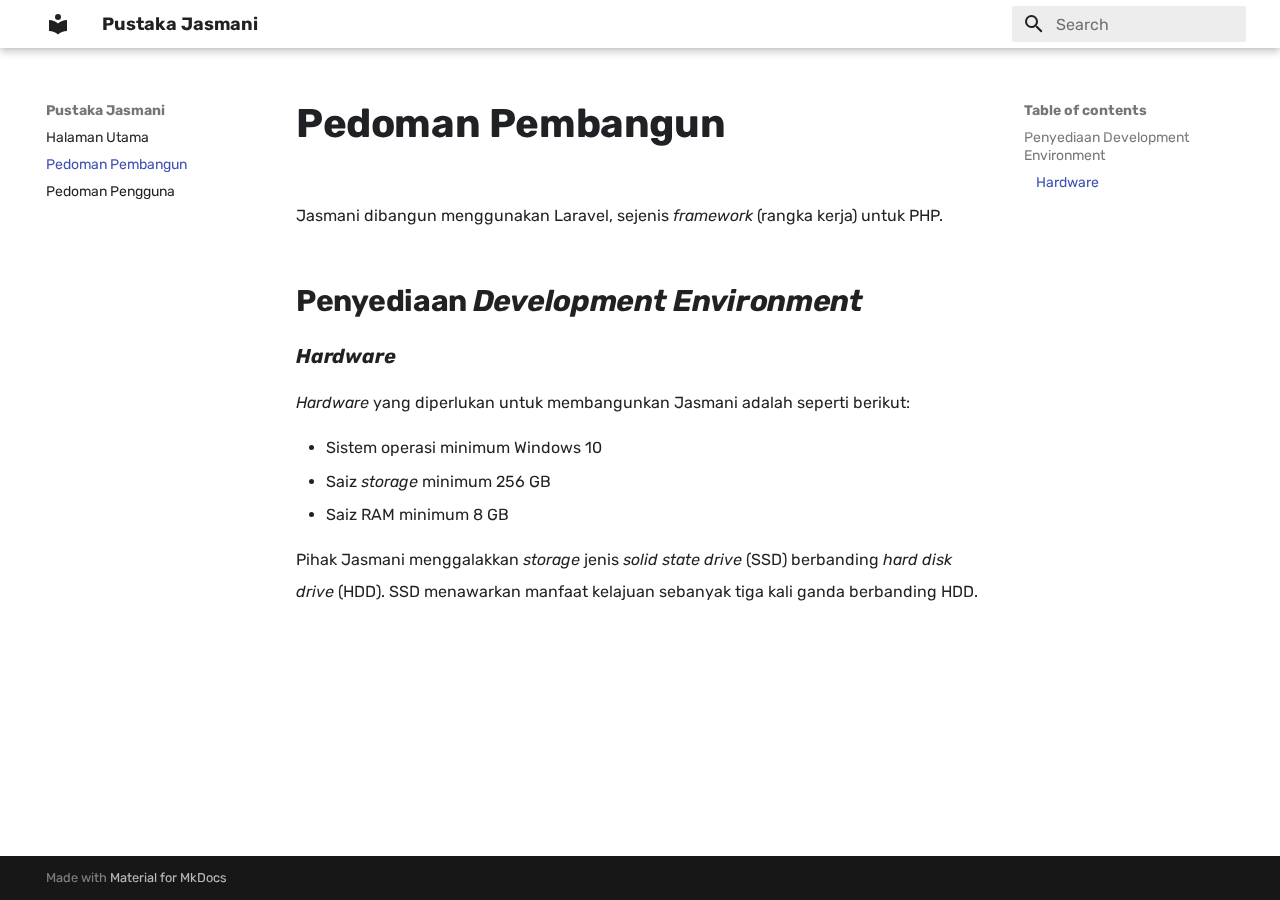
==== commit eb99a04f: "Deployed 2524600 with MkDocs version: 1.4.2" ====
--- a/pembangun/index.html
+++ b/pembangun/index.html
@@ -37,8 +37,8 @@
         
         
         <link rel="preconnect" href="https://fonts.gstatic.com" crossorigin>
-        <link rel="stylesheet" href="https://fonts.googleapis.com/css?family=Roboto+Flex:300,300i,400,400i,700,700i%7CRoboto+Mono:400,400i,700,700i&display=fallback">
-        <style>:root{--md-text-font:"Roboto Flex";--md-code-font:"Roboto Mono"}</style>
+        <link rel="stylesheet" href="https://fonts.googleapis.com/css?family=Rubik:300,300i,400,400i,700,700i%7CRoboto+Mono:400,400i,700,700i&display=fallback">
+        <style>:root{--md-text-font:"Rubik";--md-code-font:"Roboto Mono"}</style>
       
     
     
@@ -212,9 +212,53 @@
         
       
       
+        <label class="md-nav__link md-nav__link--active" for="__toc">
+          Pedoman Pembangun
+          <span class="md-nav__icon md-icon"></span>
+        </label>
+      
       <a href="./" class="md-nav__link md-nav__link--active">
         Pedoman Pembangun
       </a>
+      
+        
+
+<nav class="md-nav md-nav--secondary" aria-label="Table of contents">
+  
+  
+  
+    
+  
+  
+    <label class="md-nav__title" for="__toc">
+      <span class="md-nav__icon md-icon"></span>
+      Table of contents
+    </label>
+    <ul class="md-nav__list" data-md-component="toc" data-md-scrollfix>
+      
+        <li class="md-nav__item">
+  <a href="#penyediaan-development-environment" class="md-nav__link">
+    Penyediaan Development Environment
+  </a>
+  
+    <nav class="md-nav" aria-label="Penyediaan Development Environment">
+      <ul class="md-nav__list">
+        
+          <li class="md-nav__item">
+  <a href="#hardware" class="md-nav__link">
+    Hardware
+  </a>
+  
+</li>
+        
+      </ul>
+    </nav>
+  
+</li>
+      
+    </ul>
+  
+</nav>
       
     </li>
   
@@ -255,6 +299,34 @@
     
   
   
+    <label class="md-nav__title" for="__toc">
+      <span class="md-nav__icon md-icon"></span>
+      Table of contents
+    </label>
+    <ul class="md-nav__list" data-md-component="toc" data-md-scrollfix>
+      
+        <li class="md-nav__item">
+  <a href="#penyediaan-development-environment" class="md-nav__link">
+    Penyediaan Development Environment
+  </a>
+  
+    <nav class="md-nav" aria-label="Penyediaan Development Environment">
+      <ul class="md-nav__list">
+        
+          <li class="md-nav__item">
+  <a href="#hardware" class="md-nav__link">
+    Hardware
+  </a>
+  
+</li>
+        
+      </ul>
+    </nav>
+  
+</li>
+      
+    </ul>
+  
 </nav>
                   </div>
                 </div>
@@ -269,7 +341,16 @@
 
 
 <h1 id="pedoman-pembangun">Pedoman Pembangun</h1>
-<p>Jasmani dibangunkan menggunakan Laravel, sejenis framework (rangka kerja) untuk PHP.</p>
+<p>Jasmani dibangun menggunakan Laravel, sejenis <em>framework</em> (rangka kerja) untuk PHP.</p>
+<h2 id="penyediaan-development-environment">Penyediaan <em>Development Environment</em></h2>
+<h3 id="hardware"><em>Hardware</em></h3>
+<p><em>Hardware</em> yang diperlukan untuk membangunkan Jasmani adalah seperti berikut:</p>
+<ul>
+<li>Sistem operasi minimum Windows 10</li>
+<li>Saiz <em>storage</em> minimum 256 GB</li>
+<li>Saiz RAM minimum 8 GB</li>
+</ul>
+<p>Pihak Jasmani menggalakkan <em>storage</em> jenis <em>solid state drive</em> (SSD) berbanding <em>hard disk drive</em> (HDD). SSD menawarkan manfaat kelajuan sebanyak tiga kali ganda berbanding HDD.</p>
 
 
 
--- a/stylesheets/extra.css
+++ b/stylesheets/extra.css
@@ -1,5 +1,19 @@
 .md-typeset h1 {
     color: #202124;
+    font-size: 2rem;
+    font-weight: bold;
+}
+
+.md-typeset h2 {
     font-size: 1.5rem;
-    font-weight: normal;
+    font-weight: bold;
+}
+
+.md-typeset h3 {
+    font-size: 1rem;
+    font-weight: bold;
+}
+
+.md-typeset p {
+    line-height: 2;
 }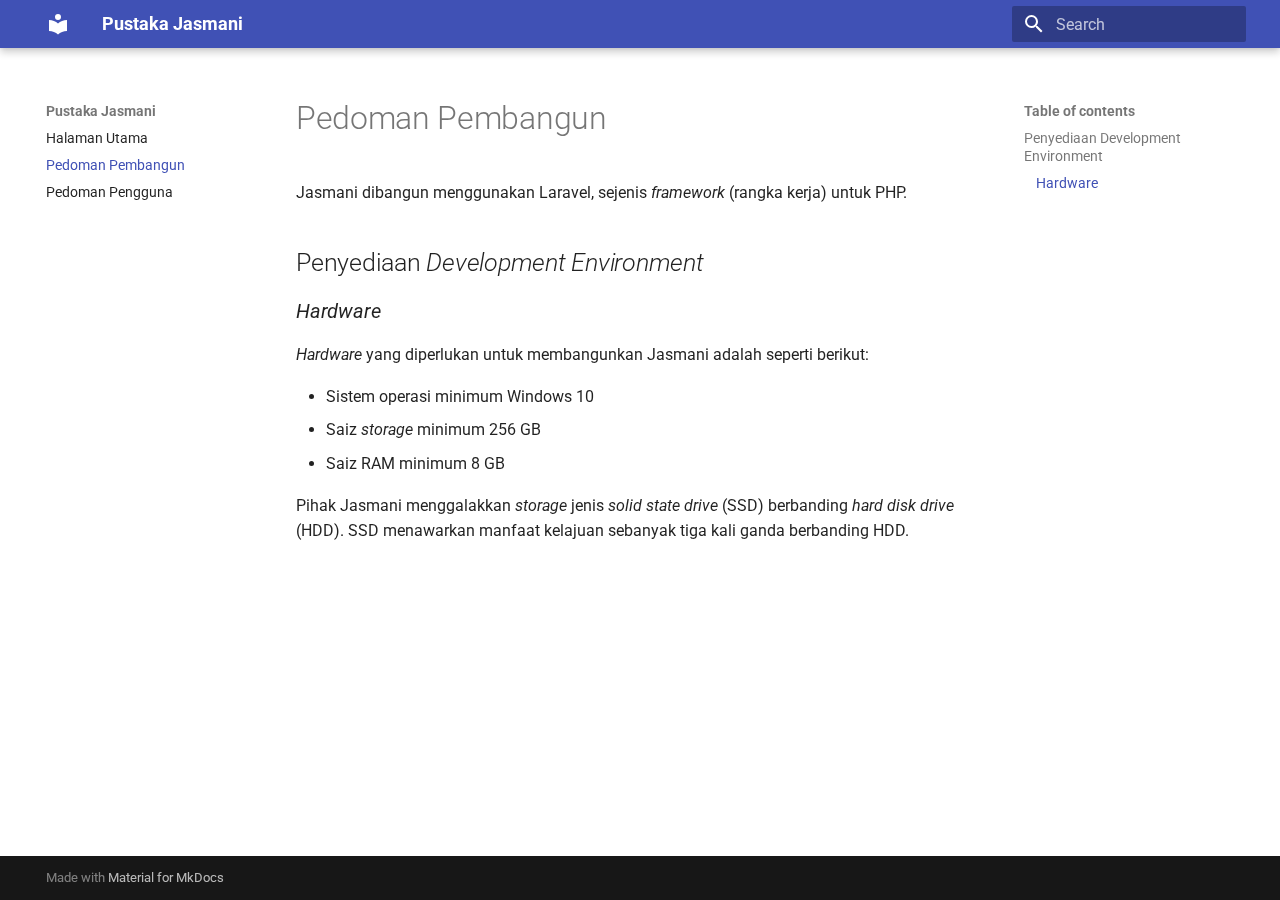
==== commit 558af13b: "Deployed 2524600 with MkDocs version: 1.4.2" ====
--- a/pembangun/index.html
+++ b/pembangun/index.html
@@ -37,12 +37,10 @@
         
         
         <link rel="preconnect" href="https://fonts.gstatic.com" crossorigin>
-        <link rel="stylesheet" href="https://fonts.googleapis.com/css?family=Rubik:300,300i,400,400i,700,700i%7CRoboto+Mono:400,400i,700,700i&display=fallback">
-        <style>:root{--md-text-font:"Rubik";--md-code-font:"Roboto Mono"}</style>
-      
-    
-    
-      <link rel="stylesheet" href="../stylesheets/extra.css">
+        <link rel="stylesheet" href="https://fonts.googleapis.com/css?family=Roboto:300,300i,400,400i,700,700i%7CRoboto+Mono:400,400i,700,700i&display=fallback">
+        <style>:root{--md-text-font:"Roboto";--md-code-font:"Roboto Mono"}</style>
+      
+    
     
     <script>__md_scope=new URL("..",location),__md_hash=e=>[...e].reduce((e,_)=>(e<<5)-e+_.charCodeAt(0),0),__md_get=(e,_=localStorage,t=__md_scope)=>JSON.parse(_.getItem(t.pathname+"."+e)),__md_set=(e,_,t=localStorage,a=__md_scope)=>{try{t.setItem(a.pathname+"."+e,JSON.stringify(_))}catch(e){}}</script>
     
@@ -59,7 +57,7 @@
     
     
     
-    <body dir="ltr" data-md-color-scheme="default" data-md-color-primary="white" data-md-color-accent="">
+    <body dir="ltr" data-md-color-scheme="default" data-md-color-primary="" data-md-color-accent="">
   
     
     
